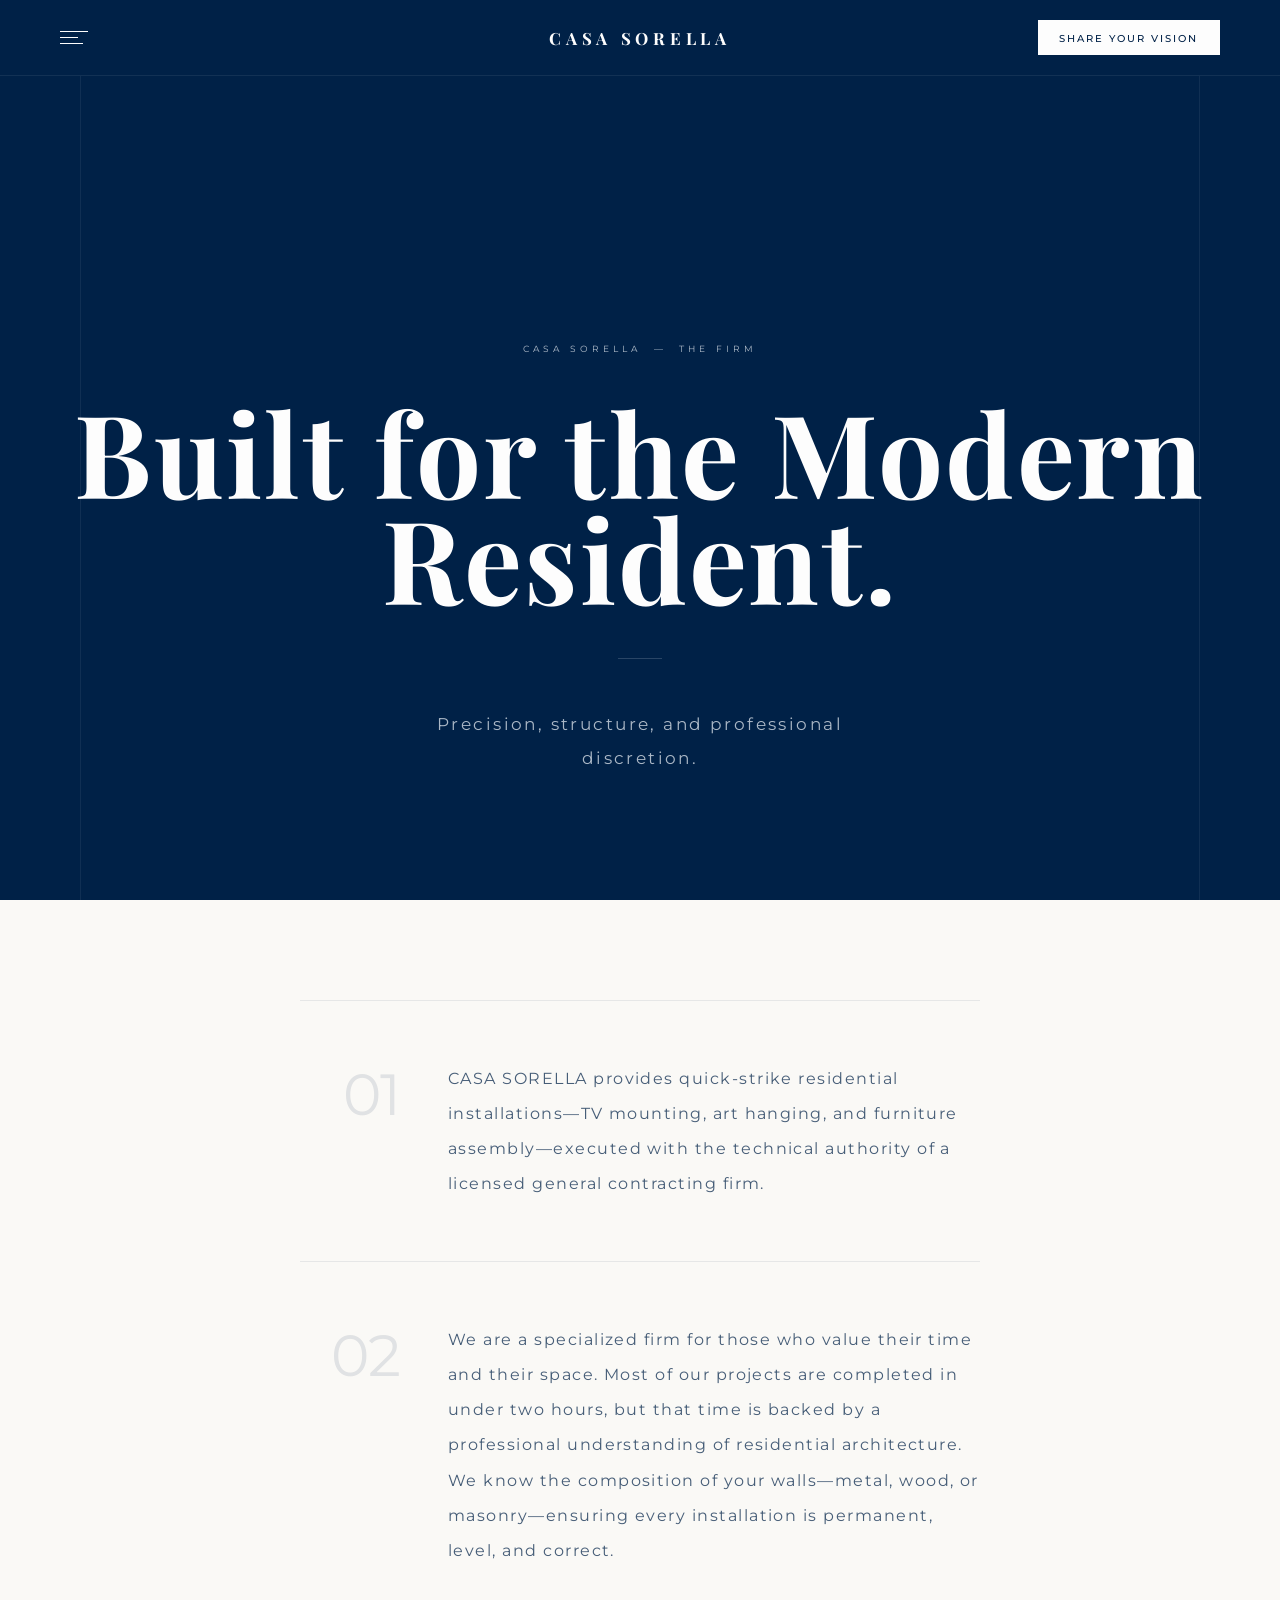
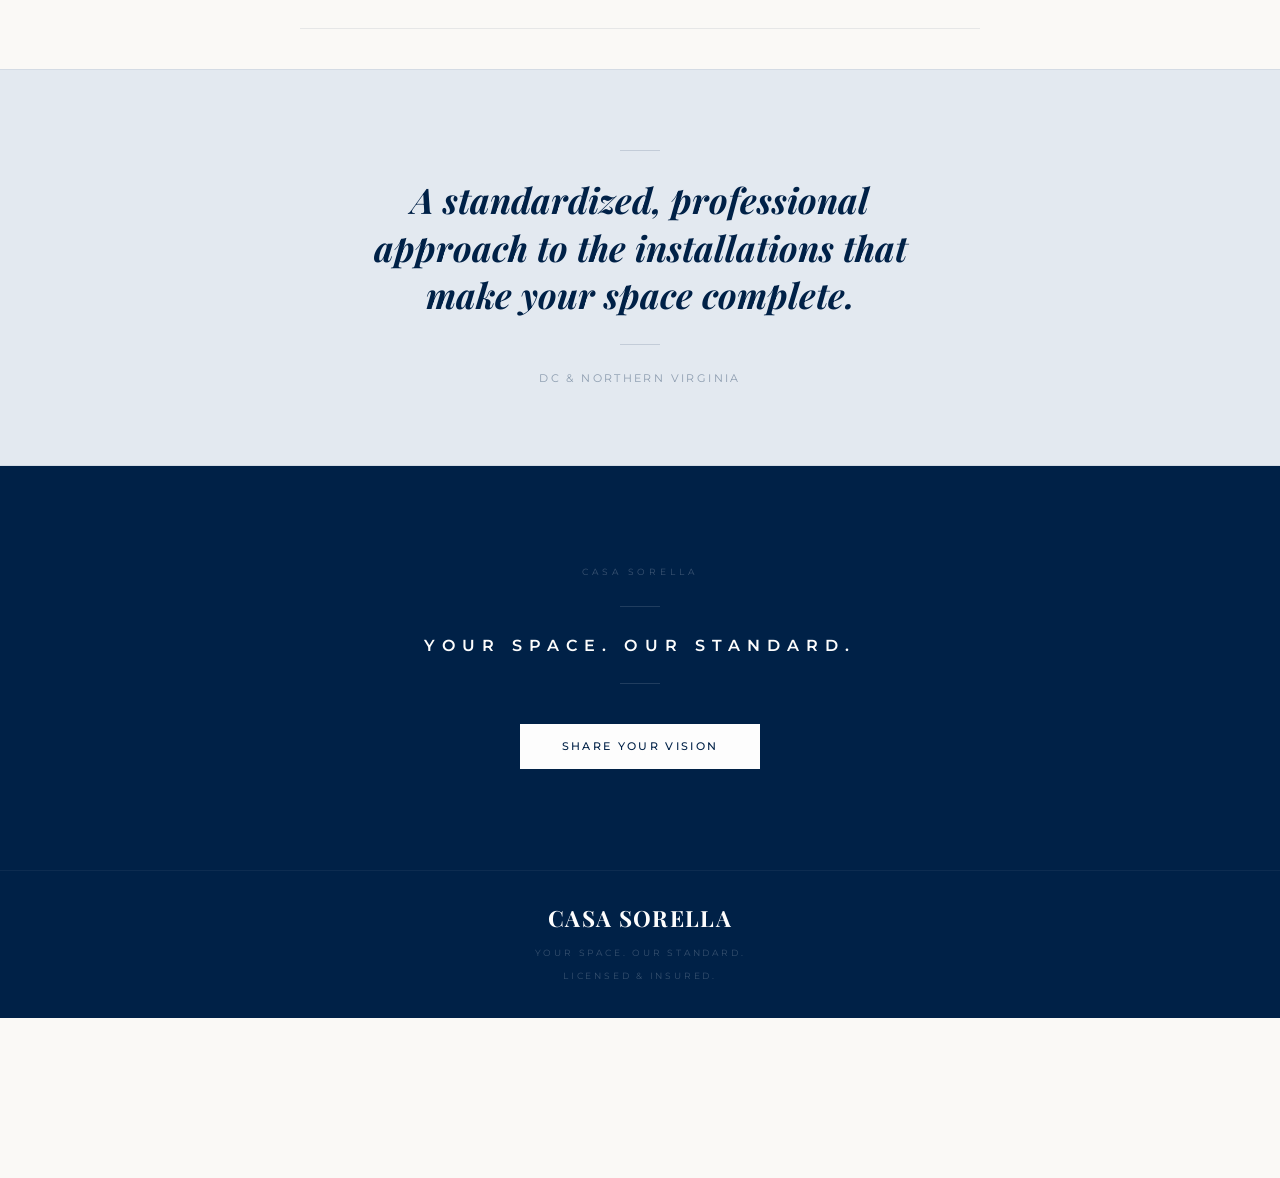
==== about.html @ daad5a41 "Initial site build" ====
<!DOCTYPE html>
<html lang="en">
<head>
<meta charset="UTF-8" />
<meta name="viewport" content="width=device-width, initial-scale=1.0"/>
<meta name="description" content="Casa Sorella is a specialized licensed GC firm for high-rise and luxury residential installations in DC and Northern Virginia. Serving DC, Arlington, and the surrounding area."/>
<meta name="robots" content="index, follow"/>
<meta property="og:type" content="website"/>
<meta property="og:title" content="About Casa Sorella | Licensed GC Firm | DC & Northern Virginia"/>
<meta property="og:description" content="Casa Sorella is a specialized licensed GC firm for high-rise and luxury residential installations in DC and Northern Virginia. Serving DC, Arlington, and the surrounding area."/>
<meta property="og:site_name" content="Casa Sorella"/>
<meta name="keywords" content="TV mounting DC, art hanging Arlington, licensed GC firm DC, metal stud TV mounting, Samsung Frame TV specialist DC, heavy mirror anchoring, luxury high-rise installation, concrete wall mounting DC, furniture assembly Northern Virginia, picture hanging DC"/>
<title>About Casa Sorella | Licensed GC Firm | DC &amp; Northern Virginia</title>
<link href="https://fonts.googleapis.com/css2?family=Playfair+Display:ital,wght@0,700;0,900;1,700&family=Montserrat:wght@300;400;500;600&display=swap" rel="stylesheet"/>
<link rel="stylesheet" href="style.css"/>
<style>

/* ═══════════════════════════════════════════
   RESET & TOKENS
═══════════════════════════════════════════ */
*, *::before, *::after {
  box-sizing: border-box;
  margin: 0;
  padding: 0;
  border-radius: 0 !important;
}

:root {
  --navy:       #002147;
  --white:      #FDFDFD;
  --warm-white: #FAF9F6;
  --sky:        #E3E9F0;
  --serif:      'Playfair Display', serif;
  --sans:       'Montserrat', sans-serif;
  --pad-h:      60px;
}

html { scroll-behavior: smooth; }

body {
  background: var(--warm-white);
  color: var(--navy);
  font-family: var(--sans);
  font-weight: 400;
  letter-spacing: 0.1em;
  -webkit-font-smoothing: antialiased;
  min-height: 100vh;
  display: flex;
  flex-direction: column;
}


/* ═══════════════════════════════════════════
   MODULE: NAV
═══════════════════════════════════════════ */
#nav {
  position: fixed;
  top: 0; left: 0; right: 0;
  z-index: 300;
  background: var(--navy);
  display: grid;
  grid-template-columns: 44px 1fr 44px;
  align-items: center;
  padding: 0 var(--pad-h);
  height: 76px;
  border-bottom: 1px solid rgba(255,255,255,0.07);
}

.nav__hamburger {
  display: flex;
  flex-direction: column;
  justify-content: center;
  align-items: flex-start;
  gap: 5px;
  background: none;
  border: none;
  cursor: pointer;
  padding: 4px 0;
  width: 32px;
  flex-shrink: 0;
}

.nav__hamburger-line {
  display: block;
  height: 1px;
  background: var(--white);
  transition: transform 0.3s ease, opacity 0.3s ease, width 0.3s ease;
}

.nav__hamburger-line:nth-child(1) { width: 28px; }
.nav__hamburger-line:nth-child(2) { width: 18px; }
.nav__hamburger-line:nth-child(3) { width: 23px; }

.nav__hamburger.is-open .nav__hamburger-line:nth-child(1) {
  width: 24px;
  transform: translateY(6px) rotate(45deg);
}
.nav__hamburger.is-open .nav__hamburger-line:nth-child(2) {
  opacity: 0;
  transform: scaleX(0);
}
.nav__hamburger.is-open .nav__hamburger-line:nth-child(3) {
  width: 24px;
  transform: translateY(-6px) rotate(-45deg);
}

.nav__logo {
  font-family: var(--serif);
  font-size: 1.05rem;
  font-weight: 700;
  color: var(--white);
  letter-spacing: 0.28em;
  text-transform: uppercase;
  text-decoration: none;
  text-align: center;
  justify-self: center;
}

.nav__cta-slot {
  display: flex;
  justify-content: flex-end;
  align-items: center;
}

.nav__cta {
  font-family: var(--sans);
  font-size: 0.62rem;
  font-weight: 500;
  letter-spacing: 0.2em;
  text-transform: uppercase;
  color: var(--navy) !important;
  background: var(--white);
  padding: 0.68rem 1.3rem;
  text-decoration: none;
  display: inline-block;
  transition: background 0.2s;
  white-space: nowrap;
}

.nav__cta:hover { background: var(--sky); }

.nav__drawer {
  position: fixed;
  top: 76px;
  left: 0; right: 0;
  background: var(--navy);
  border-bottom: 1px solid rgba(255,255,255,0.08);
  z-index: 299;
  overflow: hidden;
  max-height: 0;
  transition: max-height 0.42s cubic-bezier(0.4, 0, 0.2, 1);
}

.nav__drawer.is-open { max-height: 480px; }

.nav__drawer-inner {
  padding: 36px var(--pad-h) 44px;
  display: flex;
  flex-direction: column;
}

.nav__drawer-item {
  display: flex;
  align-items: center;
  justify-content: space-between;
  padding: 1.25rem 0;
  border-bottom: 1px solid rgba(255,255,255,0.07);
  text-decoration: none;
  transition: opacity 0.2s;
}

.nav__drawer-item:last-of-type { border-bottom: none; }
.nav__drawer-item:hover { opacity: 0.55; }

.nav__drawer-label {
  font-family: var(--serif);
  font-weight: 700;
  font-size: clamp(1.4rem, 3.5vw, 2rem);
  color: var(--white);
  letter-spacing: -0.01em;
  line-height: 1;
}

.nav__drawer-index {
  font-family: var(--sans);
  font-weight: 400;
  font-size: 0.54rem;
  letter-spacing: 0.32em;
  text-transform: uppercase;
  color: rgba(227,233,240,0.52);
}

.nav__drawer-cta {
  margin-top: 2rem;
  display: inline-flex;
  align-self: flex-start;
  font-family: var(--sans);
  font-size: 0.64rem;
  font-weight: 500;
  letter-spacing: 0.2em;
  text-transform: uppercase;
  color: var(--navy);
  background: var(--white);
  padding: 0.88rem 2rem;
  text-decoration: none;
  transition: background 0.2s;
}

.nav__drawer-cta:hover { background: var(--sky); }

.nav__overlay {
  position: fixed;
  inset: 0;
  background: rgba(0,0,0,0.45);
  z-index: 298;
  opacity: 0;
  pointer-events: none;
  transition: opacity 0.3s ease;
}

.nav__overlay.is-open {
  opacity: 1;
  pointer-events: all;
}

/* ═══════════════════════════════════════════
   MODULE: HERO — Navy
═══════════════════════════════════════════ */
#hero {
  background: var(--navy);
  padding: 110px var(--pad-h) 100px;
  display: flex;
  flex-direction: column;
  align-items: center;
  text-align: center;
  position: relative;
  overflow: hidden;
}

#hero::before,
#hero::after {
  content: '';
  position: absolute;
  top: 0;
  width: 1px;
  height: 100%;
  pointer-events: none;
}
#hero::before { left: 80px;  background: rgba(227,233,240,0.07); }
#hero::after  { right: 80px; background: rgba(227,233,240,0.07); }

.hero__eyebrow {
  font-family: var(--sans);
  font-weight: 400;
  font-size: 0.56rem;
  letter-spacing: 0.46em;
  text-transform: uppercase;
  color: rgba(227,233,240,0.78);
  margin-bottom: 2.6rem;
  opacity: 0;
  animation: fadeUp 0.7s 0.1s forwards;
}

.hero__headline {
  font-family: var(--serif);
  font-weight: 700;
  font-size: clamp(3.5rem, 9vw, 8rem);
  color: var(--white);
  line-height: 0.92;
  letter-spacing: -0.01em;
  opacity: 0;
  animation: fadeUp 0.9s 0.22s forwards;
}

.hero__rule {
  width: 44px;
  height: 1px;
  background: rgba(227,233,240,0.18);
  margin: 3rem auto;
  opacity: 0;
  animation: fadeUp 0.6s 0.42s forwards;
}

.hero__sub {
  font-family: var(--sans);
  font-weight: 400;
  font-size: clamp(0.88rem, 1.6vw, 1.08rem);
  line-height: 1.95;
  letter-spacing: 0.14em;
  color: rgba(227,233,240,0.75);
  max-width: 460px;
  text-align: center;
  opacity: 0;
  animation: fadeUp 0.8s 0.52s forwards;
}

/* ═══════════════════════════════════════════
   MODULE: BODY — Warm White
═══════════════════════════════════════════ */
#about-body {
  flex: 1;
  display: flex;
  flex-direction: column;
  align-items: center;
  padding: 100px var(--pad-h) 40px;
}

.about__block {
  width: 100%;
  max-width: 680px;
  display: flex;
  flex-direction: column;
  gap: 0;
}

/* Each paragraph row */
.about__row {
  display: grid;
  grid-template-columns: 100px 1fr;
  gap: 0 48px;
  padding: 60px 0;
  border-bottom: 1px solid rgba(0,33,71,0.08);
  opacity: 0;
  transform: translateY(16px);
  transition: opacity 0.75s ease, transform 0.75s ease;
}

.about__row:first-child {
  border-top: 1px solid rgba(0,33,71,0.08);
}

.about__row.visible {
  opacity: 1;
  transform: translateY(0);
}

.about__row-num {
  font-family: var(--sans);
  font-weight: 400;
  font-size: clamp(2.8rem, 4.5vw, 4.2rem);
  color: var(--navy);
  line-height: 1;
  letter-spacing: -0.02em;
  opacity: 0.1;
  text-align: right;
  padding-top: 0.08em;
}

.about__row-content {
  display: flex;
  flex-direction: column;
  gap: 0;
}

.about__para {
  font-family: var(--sans);
  font-weight: 400;
  font-size: clamp(0.9rem, 1.4vw, 1.02rem);
  line-height: 2.15;
  letter-spacing: 0.09em;
  color: rgba(0,33,71,0.72);
}

.about__lgc {
  font-weight: 500;
  color: var(--navy);
  letter-spacing: 0.06em;
}

/* ═══════════════════════════════════════════
   MODULE: FOCUS STATEMENT — Sky band
═══════════════════════════════════════════ */
#focus {
  background: var(--sky);
  border-top: 1px solid rgba(0,33,71,0.07);
  border-bottom: 1px solid rgba(0,33,71,0.07);
  padding: 80px var(--pad-h);
  display: flex;
  flex-direction: column;
  align-items: center;
  text-align: center;
  gap: 1.6rem;
}

.focus__rule {
  width: 40px;
  height: 1px;
  background: rgba(0,33,71,0.14);
}

.focus__text {
  font-family: var(--serif);
  font-weight: 700;
  font-style: italic;
  font-size: clamp(1.3rem, 2.8vw, 2.2rem);
  color: var(--navy);
  line-height: 1.35;
  letter-spacing: 0;
  max-width: 580px;
}

.focus__sub {
  font-family: var(--sans);
  font-weight: 400;
  font-size: 0.68rem;
  letter-spacing: 0.22em;
  text-transform: uppercase;
  color: rgba(0,33,71,0.38);
}

/* ═══════════════════════════════════════════
   MODULE: CLOSING CTA — Navy
═══════════════════════════════════════════ */
#closing {
  background: var(--navy);
  padding: 100px var(--pad-h);
  display: flex;
  flex-direction: column;
  align-items: center;
  gap: 1.8rem;
  text-align: center;
}

.closing__label {
  font-family: var(--sans);
  font-weight: 400;
  font-size: 0.55rem;
  letter-spacing: 0.44em;
  text-transform: uppercase;
  color: rgba(227,233,240,0.26);
}

.closing__rule {
  width: 40px;
  height: 1px;
  background: rgba(227,233,240,0.14);
}

.closing__tagline {
  font-family: var(--sans);
  font-weight: 600;
  font-size: clamp(0.78rem, 1.6vw, 1rem);
  letter-spacing: 0.44em;
  text-transform: uppercase;
  color: var(--white);
}

.closing__cta {
  margin-top: 0.6rem;
  font-family: var(--sans);
  font-size: 0.66rem;
  font-weight: 500;
  letter-spacing: 0.22em;
  text-transform: uppercase;
  color: var(--navy);
  background: var(--white);
  padding: 1rem 2.6rem;
  text-decoration: none;
  display: inline-block;
  transition: background 0.2s;
}

.closing__cta:hover { background: var(--sky); }

.closing__credential {
  display: flex;
  align-items: center;
  gap: 1.2rem;
  margin-top: 0.6rem;
}

.closing__cred-line {
  width: 30px;
  height: 1px;
  background: rgba(227,233,240,0.14);
}

.closing__cred-text {
  font-family: var(--sans);
  font-weight: 400;
  font-size: 0.52rem;
  letter-spacing: 0.32em;
  text-transform: uppercase;
  color: rgba(227,233,240,0.2);
}

/* ═══════════════════════════════════════════
   MODULE: FOOTER
═══════════════════════════════════════════ */
#footer {
  background: var(--navy);
  border-top: 1px solid rgba(255,255,255,0.05);
  padding: 34px var(--pad-h);
  display: flex;
  align-items: center;
  justify-content: center;
  flex-shrink: 0;
}

.footer__line {
  font-family: var(--sans);
  font-weight: 400;
  font-size: 0.58rem;
  letter-spacing: 0.3em;
  text-transform: uppercase;
  color: rgba(227,233,240,0.24);
  text-align: center;
}

.footer__sep {
  margin: 0 1.1rem;
  opacity: 0.35;
}

/* ═══════════════════════════════════════════
   ANIMATIONS
═══════════════════════════════════════════ */
@keyframes fadeUp {
  from { opacity: 0; transform: translateY(20px); }
  to   { opacity: 1; transform: translateY(0); }
}

/* ═══════════════════════════════════════════
   RESPONSIVE
═══════════════════════════════════════════ */
@media (max-width: 900px) {
  :root { --pad-h: 32px; }
  #hero        { padding: 90px var(--pad-h) 80px; }
  #hero::before, #hero::after { display: none; }
  #about-body  { padding: 80px var(--pad-h) 0; }
  #focus       { padding: 64px var(--pad-h); }
  #closing     { padding: 80px var(--pad-h); }

  .about__row {
    grid-template-columns: 72px 1fr;
    gap: 0 28px;
    padding: 52px 0;
  }
}

@media (max-width: 600px) {
  :root { --pad-h: 20px; }
  #nav { padding: 0 var(--pad-h); height: 68px; }
  /* hamburger nav — always visible */
  .nav__back { display: none; }

  #hero       { padding: 68px var(--pad-h) 64px; }
  #about-body { padding: 60px var(--pad-h) 0; }

  .about__row {
    grid-template-columns: 1fr;
    padding: 44px 0;
  }

  .about__row-num {
    font-size: 2.6rem;
    text-align: left;
    margin-bottom: 1rem;
  }

  #focus   { padding: 52px var(--pad-h); }
  #closing { padding: 64px var(--pad-h); }
}

</style>
</head>
<body>

<!-- ═══════════════════════════════════════════
     MODULE: NAV
═══════════════════════════════════════════ -->
<header id="nav" role="banner">
  <button class="nav__hamburger" id="nav-hamburger" aria-label="Open navigation" aria-expanded="false" aria-controls="nav-drawer">
    <span class="nav__hamburger-line"></span>
    <span class="nav__hamburger-line"></span>
    <span class="nav__hamburger-line"></span>
  </button>
  <a class="nav__logo" href="https://casa-sorella.com" aria-label="Casa Sorella — Home">Casa Sorella</a>
  <div class="nav__cta-slot">
    <a href="get-started.html" class="nav__cta">Share Your Vision</a>
  </div>
</header>

<!-- ═══════════════════════════════════════════
     MODULE: HERO
═══════════════════════════════════════════ -->
<section id="hero" aria-label="Page Header">
  <p class="hero__eyebrow navy-section-text">Casa Sorella &nbsp;—&nbsp; The Firm</p>
  <h1 class="hero__headline navy-section-header">Built for the Modern Resident.</h1>
  <div class="hero__rule" aria-hidden="true"></div>
  <p class="hero__sub navy-section-text">Precision, structure, and professional discretion.</p>
</section>

<!-- ═══════════════════════════════════════════
     MODULE: ABOUT BODY
═══════════════════════════════════════════ -->
<section id="about-body" aria-label="About">
  <div class="about__block">

    <div class="about__row">
      <span class="about__row-num" aria-hidden="true">01</span>
      <div class="about__row-content">
        <p class="about__para">
          CASA SORELLA provides quick-strike residential installations—TV mounting, art hanging, and furniture assembly—executed with the technical authority of a licensed general contracting firm.
        </p>
      </div>
    </div>

    <div class="about__row">
      <span class="about__row-num" aria-hidden="true">02</span>
      <div class="about__row-content">
        <p class="about__para">
          We are a specialized firm for those who value their time and their space. Most of our projects are completed in under two hours, but that time is backed by a professional understanding of residential architecture. We know the composition of your walls—metal, wood, or masonry—ensuring every installation is permanent, level, and correct.
        </p>
      </div>
    </div>

  </div>
</section>

<!-- ═══════════════════════════════════════════
     MODULE: FOCUS STATEMENT
═══════════════════════════════════════════ -->
<section id="focus" aria-label="Our Focus">
  <div class="focus__rule" aria-hidden="true"></div>
  <p class="focus__text">
    A standardized, professional approach to the installations that make your space complete.
  </p>
  <div class="focus__rule" aria-hidden="true"></div>
  <p class="focus__sub">DC &amp; Northern Virginia</p>
</section>

<!-- ═══════════════════════════════════════════
     MODULE: CLOSING CTA
═══════════════════════════════════════════ -->
<section id="closing" aria-label="Call to Action">
  <p class="closing__label">Casa Sorella</p>
  <div class="closing__rule" aria-hidden="true"></div>
  <p class="closing__tagline">Your Space. Our Standard.</p>
  <div class="closing__rule" aria-hidden="true"></div>
  <a href="get-started.html" class="closing__cta">Share Your Vision</a></section>

<!-- ═══════════════════════════════════════════
     MODULE: FOOTER
═══════════════════════════════════════════ -->
<footer id="footer" role="contentinfo">
  <div class="footer__col">
    <p class="footer__brand">Casa Sorella</p>
    <p class="footer__line">Your Space. Our Standard.</p>
    <p class="footer__line footer__line--light">Licensed &amp; Insured.</p>
  </div>
</footer>



<!-- ═══════════════════════════════════════════
     FOOTER CTA
═══════════════════════════════════════════ -->
<div class="footer-cta-container">
  
</div>

<!-- ═══════════════════════════════════════════
     FIXED CONTACT ANCHOR
═══════════════════════════════════════════ -->

<script src="scripts.js"></script>
</body>
</html>
---- style.css ----
/* ═══════════════════════════════════════════════════════
   CASA SORELLA — GLOBAL STYLESHEET
   Boutique Editorial · Navy #002147 · Architectural White
═══════════════════════════════════════════════════════ */

/* ── RESET ── */
*, *::before, *::after {
  box-sizing: border-box;
  margin: 0;
  padding: 0;
  border-radius: 0 !important;
  box-shadow: none !important;
}

/* ── TOKENS ── */
:root {
  --navy:        #002147;
  --white:       #FDFDFD;
  --warm-white:  #FDFDFD;   /* Unified to Architectural White */
  --sky:         #E3E9F0;
  --serif:       'Playfair Display', serif;
  --sans:        'Montserrat', sans-serif;

  /* Spacing — generous, intentional */
  --space-xs:    0.8rem;
  --space-sm:    1.6rem;
  --space-md:    3.2rem;
  --space-lg:    6rem;
  --space-xl:    9rem;
  --space-2xl:   14rem;

  --pad-h:       60px;
  --max-content: 1080px;

  /* Typography */
  --tracking-tight:  -0.02em;
  --tracking-body:    0.05em;
  --tracking-caps:    0.22em;
}

html { scroll-behavior: smooth; }

body {
  background-color: #FDFDFD;
  background-image:
    linear-gradient(to right, rgba(227, 233, 240, 0.4) 1px, transparent 1px),
    linear-gradient(to bottom, rgba(227, 233, 240, 0.4) 1px, transparent 1px);
  background-size: 80px 80px;
  background-attachment: fixed;
  color: var(--navy);
  font-family: var(--sans);
  font-weight: 400;
  letter-spacing: var(--tracking-body);
  -webkit-font-smoothing: antialiased;
  overflow-x: hidden;
}

/* ── GLOBAL HEADING TREATMENT ── */
h1, h2, h3, h4 {
  font-family: var(--serif);
  font-weight: 700;
  letter-spacing: var(--tracking-tight);
  line-height: 1;
}

/* ── GLOBAL DIVIDERS ── */
hr, .divider {
  border: none;
  border-top: 1px solid var(--navy);
  width: 100%;
}

/* ── GLOBAL BUTTON SYSTEM ── */
/* Primary — Navy fill */
.btn,
.btn-primary,
.cta__text-btn,
.nav__cta,
.closing__cta,
.nav__drawer-cta,
.svc__link,
.hero__cta {
  font-family: var(--sans);
  font-weight: 500;
  letter-spacing: var(--tracking-caps);
  text-transform: uppercase;
  border-radius: 0 !important;
  box-shadow: none !important;
  transition: background 0.15s, color 0.15s, border-color 0.15s;
  cursor: pointer;
  text-decoration: none;
  display: inline-block;
}

/* Nav CTA — white fill on navy bar */
.nav__cta {
  background: var(--white);
  color: var(--navy) !important;
  border: 1px solid var(--white);
  padding: 0.68rem 1.3rem;
  font-size: 0.62rem;
}

.nav__cta:hover {
  background: var(--sky);
  border-color: var(--sky);
  color: var(--navy) !important;
}

/* Standalone primary CTAs */
.hero__cta,
.closing__cta,
.nav__drawer-cta {
  background: var(--white);
  color: var(--navy);
  border: 1px solid var(--white);
}

.hero__cta:hover,
.closing__cta:hover,
.nav__drawer-cta:hover {
  background: var(--sky);
  border-color: var(--sky);
  color: var(--navy);
}

/* SMS primary button */
.cta__text-btn {
  background: var(--navy);
  color: var(--white);
  border: 1px solid var(--navy);
  width: 100%;
  display: flex;
  align-items: center;
  justify-content: center;
  gap: 0.9rem;
  padding: 1.65rem 2rem;
  min-height: 68px;
  font-size: clamp(0.88rem, 2.4vw, 1rem);
}

.cta__text-btn:hover {
  background: var(--white);
  color: var(--navy);
  border-color: var(--navy);
}

/* ═══════════════════════════════════════════
   MODULE: NAV
═══════════════════════════════════════════ */
#nav {
  position: fixed;
  top: 0; left: 0; right: 0;
  z-index: 300;
  background: var(--navy);
  display: grid;
  grid-template-columns: 44px 1fr 44px;
  align-items: center;
  padding: 0 var(--pad-h);
  height: 76px;
  border-bottom: 1px solid rgba(255,255,255,0.07);
}

.nav__hamburger {
  display: flex;
  flex-direction: column;
  justify-content: center;
  align-items: flex-start;
  gap: 5px;
  background: none;
  border: none;
  cursor: pointer;
  padding: 4px 0;
  width: 32px;
  flex-shrink: 0;
}

.nav__hamburger-line {
  display: block;
  height: 1px;
  background: var(--white);
  transition: transform 0.3s ease, opacity 0.3s ease, width 0.3s ease;
}

.nav__hamburger-line:nth-child(1) { width: 28px; }
.nav__hamburger-line:nth-child(2) { width: 18px; }
.nav__hamburger-line:nth-child(3) { width: 23px; }

.nav__hamburger.is-open .nav__hamburger-line:nth-child(1) {
  width: 24px;
  transform: translateY(6px) rotate(45deg);
}
.nav__hamburger.is-open .nav__hamburger-line:nth-child(2) {
  opacity: 0;
  transform: scaleX(0);
}
.nav__hamburger.is-open .nav__hamburger-line:nth-child(3) {
  width: 24px;
  transform: translateY(-6px) rotate(-45deg);
}

.nav__logo {
  font-family: var(--serif);
  font-size: 1.05rem;
  font-weight: 700;
  color: var(--white);
  letter-spacing: 0.28em;
  text-transform: uppercase;
  text-decoration: none;
  text-align: center;
  justify-self: center;
}

.nav__cta-slot {
  display: flex;
  justify-content: flex-end;
  align-items: center;
}

/* ── DRAWER ── */
.nav__drawer {
  position: fixed;
  top: 76px;
  left: 0; right: 0;
  background: var(--navy);
  border-bottom: 1px solid rgba(255,255,255,0.08);
  z-index: 299;
  overflow: hidden;
  max-height: 0;
  transition: max-height 0.42s cubic-bezier(0.4, 0, 0.2, 1);
}

.nav__drawer.is-open { max-height: 480px; }

.nav__drawer-inner {
  padding: 36px var(--pad-h) 44px;
  display: flex;
  flex-direction: column;
}

.nav__drawer-item {
  display: flex;
  align-items: center;
  justify-content: space-between;
  padding: 1.25rem 0;
  border-bottom: 1px solid rgba(255,255,255,0.07);
  text-decoration: none;
  transition: opacity 0.2s;
}

.nav__drawer-item:last-of-type { border-bottom: none; }
.nav__drawer-item:hover { opacity: 0.55; }

.nav__drawer-label {
  font-family: var(--serif);
  font-weight: 700;
  font-size: clamp(1.4rem, 3.5vw, 2rem);
  color: var(--white);
  letter-spacing: var(--tracking-tight);
  line-height: 1;
}

.nav__drawer-index {
  font-family: var(--sans);
  font-weight: 400;
  font-size: 0.54rem;
  letter-spacing: 0.32em;
  text-transform: uppercase;
  color: rgba(227,233,240,0.52);
}

.nav__drawer-cta {
  margin-top: 2rem;
  align-self: flex-start;
  padding: 0.88rem 2rem;
  font-size: 0.64rem;
}

.nav__overlay {
  position: fixed;
  inset: 0;
  background: rgba(0,0,0,0.45);
  z-index: 298;
  opacity: 0;
  pointer-events: none;
  transition: opacity 0.3s ease;
}

.nav__overlay.is-open {
  opacity: 1;
  pointer-events: all;
}

/* ═══════════════════════════════════════════
   MODULE: HERO
═══════════════════════════════════════════ */
#hero {
  min-height: 100vh;
  background: var(--navy);
  display: flex;
  flex-direction: column;
  justify-content: flex-end;
  padding: 76px var(--pad-h) 9vh;
  position: relative;
  overflow: hidden;
}

.hero__rule-v {
  position: absolute;
  top: 0;
  width: 1px;
  height: 100%;
  pointer-events: none;
}

.hero__rule-v--right  { right: var(--pad-h); background: rgba(227,233,240,0.1); }
.hero__rule-v--right2 { right: calc(var(--pad-h) + 80px); background: rgba(227,233,240,0.04); }

.hero__eyebrow {
  font-family: var(--sans);
  font-weight: 400;
  font-size: 0.6rem;
  letter-spacing: var(--tracking-caps);
  text-transform: uppercase;
  color: var(--sky);
  margin-bottom: var(--space-md);
  opacity: 0;
  animation: fadeUp 0.7s 0.15s forwards;
}

.hero__headline {
  font-family: var(--serif);
  font-weight: 900;
  font-size: clamp(5rem, 14vw, 13rem);
  line-height: 0.87;
  color: var(--white);
  letter-spacing: var(--tracking-tight);
  opacity: 0;
  animation: fadeUp 0.9s 0.3s forwards;
}

.hero__divider {
  width: 54px;
  height: 1px;
  background: rgba(227,233,240,0.3);
  margin: var(--space-lg) 0 var(--space-md);
  opacity: 0;
  animation: fadeUp 0.7s 0.52s forwards;
}

.hero__sub {
  font-family: var(--sans);
  font-weight: 400;
  font-size: clamp(0.8rem, 1.5vw, 1rem);
  letter-spacing: var(--tracking-body);
  color: rgba(253,253,253,0.82);
  margin-bottom: var(--space-sm);
  opacity: 0;
  animation: fadeUp 0.7s 0.62s forwards;
}

.hero__tagline {
  font-family: var(--sans);
  font-weight: 600;
  font-size: clamp(0.68rem, 1.15vw, 0.86rem);
  letter-spacing: var(--tracking-caps);
  text-transform: uppercase;
  color: var(--sky);
  margin-bottom: var(--space-lg);
  opacity: 0;
  animation: fadeUp 0.7s 0.72s forwards;
}

.hero__cta {
  align-self: flex-start;
  padding: 1rem 2.2rem;
  font-size: 0.68rem;
  opacity: 0;
  animation: fadeUp 0.7s 0.84s forwards;
}

.hero__scroll {
  position: absolute;
  bottom: 2.8rem;
  right: var(--pad-h);
  display: flex;
  flex-direction: column;
  align-items: center;
  gap: 0.5rem;
  opacity: 0;
  animation: fadeIn 1s 1.4s forwards;
}

.hero__scroll span {
  font-size: 0.52rem;
  letter-spacing: 0.28em;
  text-transform: uppercase;
  color: rgba(227,233,240,0.52);
  writing-mode: vertical-rl;
}

.hero__scroll-line {
  width: 1px;
  height: 50px;
  background: linear-gradient(to bottom, rgba(227,233,240,0.3), transparent);
}

/* ═══════════════════════════════════════════
   MODULE: IDENTITY
═══════════════════════════════════════════ */
#identity {
  display: grid;
  grid-template-columns: 1fr 1fr;
  min-height: 72vh;
}

.identity__left {
  background: var(--sky);
  display: flex;
  align-items: center;
  justify-content: center;
  padding: var(--space-2xl) var(--space-xl);
  border-right: 1px solid rgba(0,33,71,0.07);
}

.identity__anchor { text-align: center; }

.identity__word {
  display: block;
  font-family: var(--serif);
  font-weight: 700;
  font-size: clamp(2.2rem, 3.8vw, 3.8rem);
  color: var(--navy);
  line-height: 1;
  letter-spacing: var(--tracking-tight);
}

.identity__rule {
  width: 36px;
  height: 1px;
  background: rgba(0,33,71,0.18);
  margin: 1.8rem auto;
}

.identity__translation {
  display: block;
  font-family: var(--serif);
  font-weight: 700;
  font-style: italic;
  font-size: clamp(2rem, 3.5vw, 3.5rem);
  color: var(--navy);
  line-height: 1.05;
  letter-spacing: 0;
}

.identity__sub {
  display: block;
  margin-top: 1.4rem;
  font-family: var(--sans);
  font-weight: 400;
  font-size: 0.6rem;
  letter-spacing: 0.3em;
  text-transform: uppercase;
  color: rgba(0,33,71,0.38);
}

.identity__right {
  display: flex;
  flex-direction: column;
  justify-content: center;
  padding: var(--space-2xl) var(--space-xl) var(--space-2xl) calc(var(--space-xl) - 10px);
  background: var(--white);
}

.identity__label {
  font-family: var(--sans);
  font-weight: 600;
  font-size: 0.6rem;
  letter-spacing: 0.38em;
  text-transform: uppercase;
  color: var(--navy);
  margin-bottom: var(--space-md);
}

.identity__headline {
  font-family: var(--sans);
  font-weight: 400;
  font-size: clamp(0.9rem, 1.3vw, 1.05rem);
  line-height: 2.05;
  letter-spacing: var(--tracking-body);
  color: rgba(0,33,71,0.88);
  max-width: 520px;
  margin-bottom: var(--space-md);
}

.identity__headline strong {
  font-family: var(--serif);
  font-weight: 700;
  font-style: italic;
  font-size: clamp(1.3rem, 2.2vw, 1.8rem);
  color: var(--navy);
  letter-spacing: var(--tracking-tight);
  line-height: 1;
}

.identity__body {
  font-family: var(--sans);
  font-weight: 400;
  font-size: clamp(0.88rem, 1.25vw, 1rem);
  line-height: 2.1;
  letter-spacing: var(--tracking-body);
  color: rgba(0,33,71,0.7);
  max-width: 520px;
}

/* ═══════════════════════════════════════════
   MODULE: ABOUT (homepage)
═══════════════════════════════════════════ */
#about {
  background: var(--navy);
  padding: var(--space-2xl) var(--pad-h);
  display: flex;
  flex-direction: column;
  align-items: center;
  text-align: center;
}

.about__eyebrow {
  font-family: var(--sans);
  font-weight: 400;
  font-size: 0.56rem;
  letter-spacing: var(--tracking-caps);
  text-transform: uppercase;
  color: rgba(227,233,240,0.55);
  margin-bottom: 2.2rem;
}

.about__headline {
  font-family: var(--serif);
  font-weight: 700;
  font-size: clamp(2.2rem, 5.5vw, 4.4rem);
  color: var(--white);
  line-height: 1;
  letter-spacing: var(--tracking-tight);
  margin-bottom: var(--space-md);
}

.about__rule {
  width: 44px;
  height: 1px;
  background: rgba(227,233,240,0.15);
  margin-bottom: var(--space-md);
}

.about__body {
  max-width: 600px;
  display: flex;
  flex-direction: column;
  gap: 2rem;
}

.about__para {
  font-family: var(--sans);
  font-weight: 400;
  font-size: clamp(0.88rem, 1.4vw, 1rem);
  line-height: 2.1;
  letter-spacing: var(--tracking-body);
  color: rgba(227,233,240,0.88);
}

.about__focus {
  font-family: var(--sans);
  font-weight: 400;
  font-size: clamp(0.82rem, 1.2vw, 0.93rem);
  line-height: 1.95;
  letter-spacing: 0.12em;
  color: rgba(227,233,240,0.65);
  font-style: italic;
  max-width: 520px;
  padding-top: var(--space-md);
  border-top: 1px solid rgba(227,233,240,0.08);
  align-self: center;
}

/* ═══════════════════════════════════════════
   MODULE: SERVICES PREVIEW (homepage)
═══════════════════════════════════════════ */
#services-preview {
  background: var(--white);
  padding: var(--space-2xl) var(--pad-h);
}

.services-preview__header {
  display: flex;
  align-items: baseline;
  justify-content: space-between;
  padding-bottom: var(--space-xl);
  border-bottom: 1px solid var(--navy);
  margin-bottom: var(--space-xl);
}

.services-preview__title {
  font-family: var(--serif);
  font-weight: 700;
  font-size: clamp(2rem, 4.5vw, 3.8rem);
  color: var(--navy);
  letter-spacing: var(--tracking-tight);
  line-height: 1;
}

.services-preview__meta {
  font-family: var(--sans);
  font-weight: 400;
  font-size: 0.62rem;
  letter-spacing: var(--tracking-caps);
  text-transform: uppercase;
  color: rgba(0,33,71,0.35);
  text-align: right;
  line-height: 2;
}

.services-preview__grid {
  display: grid;
  grid-template-columns: repeat(3, 1fr);
  gap: 0 var(--space-xl);
}

.svc-card {
  padding-top: var(--space-md);
  border-top: 1px solid var(--navy);
}

.svc-card__index {
  font-family: var(--serif);
  font-weight: 700;
  font-size: 0.65rem;
  letter-spacing: 0.2em;
  color: rgba(0,33,71,0.2);
  display: block;
  margin-bottom: var(--space-md);
}

.svc-card__name {
  font-family: var(--serif);
  font-weight: 700;
  font-size: clamp(1.3rem, 2.2vw, 1.9rem);
  color: var(--navy);
  line-height: 1.1;
  letter-spacing: var(--tracking-tight);
  margin-bottom: var(--space-sm);
}

.svc-card__desc {
  font-family: var(--sans);
  font-weight: 400;
  font-size: 0.84rem;
  line-height: 2.05;
  letter-spacing: var(--tracking-body);
  color: rgba(0,33,71,0.6);
  margin-bottom: var(--space-md);
}

.svc-card__link {
  display: inline-flex;
  align-items: center;
  gap: 0.9rem;
  font-family: var(--sans);
  font-weight: 500;
  font-size: 0.62rem;
  letter-spacing: var(--tracking-caps);
  text-transform: uppercase;
  color: var(--navy);
  text-decoration: none;
  border-bottom: 1px solid rgba(0,33,71,0.2);
  padding-bottom: 0.15rem;
  transition: opacity 0.2s;
}

.svc-card__link:hover { opacity: 0.55; }

.svc-card__arrow {
  display: inline-block;
  width: 24px;
  height: 1px;
  background: currentColor;
  position: relative;
  transition: width 0.25s;
}

.svc-card__link:hover .svc-card__arrow { width: 34px; }

.svc-card__arrow::after {
  content: '';
  position: absolute;
  right: 0; top: -3px;
  width: 6px; height: 6px;
  border-right: 1px solid currentColor;
  border-top: 1px solid currentColor;
  transform: rotate(45deg);
}

/* ═══════════════════════════════════════════
   MODULE: STANDARD PREVIEW (homepage)
═══════════════════════════════════════════ */
#standard-preview {
  background: var(--navy);
  padding: var(--space-2xl) var(--pad-h);
}

.standard-preview__header {
  display: flex;
  align-items: baseline;
  justify-content: space-between;
  padding-bottom: var(--space-lg);
  border-bottom: 1px solid rgba(255,255,255,0.08);
}

.standard-preview__title {
  font-family: var(--serif);
  font-weight: 700;
  font-size: clamp(2rem, 4.5vw, 3.8rem);
  color: var(--white);
  letter-spacing: var(--tracking-tight);
}

.standard-preview__link {
  font-family: var(--sans);
  font-weight: 400;
  font-size: 0.62rem;
  letter-spacing: 0.28em;
  text-transform: uppercase;
  color: rgba(227,233,240,0.65);
  text-decoration: none;
  display: flex;
  align-items: center;
  gap: 0.8rem;
  transition: color 0.2s;
}

.standard-preview__link:hover { color: var(--white); }

.std-arrow {
  display: inline-block;
  width: 24px;
  height: 1px;
  background: currentColor;
  position: relative;
  transition: width 0.25s;
}

.standard-preview__link:hover .std-arrow { width: 34px; }

.std-arrow::after {
  content: '';
  position: absolute;
  right: 0; top: -3px;
  width: 6px; height: 6px;
  border-right: 1px solid currentColor;
  border-top: 1px solid currentColor;
  transform: rotate(45deg);
}

.standard-preview__list {
  list-style: none;
  border-top: 1px solid rgba(255,255,255,0.06);
}

.std-item {
  display: grid;
  grid-template-columns: 96px 1fr auto;
  align-items: center;
  gap: 0 var(--space-lg);
  padding: var(--space-lg) 0;
  border-bottom: 1px solid rgba(255,255,255,0.06);
}

.std-item__num {
  font-family: var(--serif);
  font-weight: 700;
  font-size: clamp(3rem, 5vw, 5rem);
  color: var(--white);
  line-height: 1;
  letter-spacing: -0.02em;
  opacity: 0.12;
}

.std-item__title {
  font-family: var(--serif);
  font-weight: 700;
  font-size: clamp(1.2rem, 2.2vw, 1.8rem);
  color: var(--white);
  line-height: 1.1;
  letter-spacing: var(--tracking-tight);
}

.std-item__badge {
  font-family: var(--sans);
  font-weight: 400;
  font-size: 0.58rem;
  letter-spacing: 0.28em;
  text-transform: uppercase;
  color: rgba(227,233,240,0.22);
  white-space: nowrap;
}

/* ═══════════════════════════════════════════
   MODULE: STANDARD OF CARE (homepage)
═══════════════════════════════════════════ */
#standard-of-care {
  background: var(--white);
  padding: var(--space-2xl) var(--pad-h);
}

.soc__inner {
  max-width: var(--max-content);
  margin: 0 auto;
}

.soc__header {
  display: flex;
  align-items: baseline;
  justify-content: space-between;
  padding-bottom: var(--space-lg);
  border-bottom: 1px solid var(--navy);
  margin-bottom: 0;
}

.soc__title {
  font-family: var(--serif);
  font-weight: 700;
  font-size: clamp(2rem, 4.5vw, 3.8rem);
  color: var(--navy);
  letter-spacing: var(--tracking-tight);
  line-height: 1;
}

.soc__subtitle {
  font-family: var(--sans);
  font-weight: 400;
  font-size: 0.6rem;
  letter-spacing: 0.32em;
  text-transform: uppercase;
  color: rgba(0,33,71,0.3);
}

.soc__col-headers {
  display: grid;
  grid-template-columns: 200px 1fr 1fr;
  gap: 0 var(--space-lg);
  padding: 1.4rem 0;
  border-bottom: 1px solid rgba(0,33,71,0.09);
}

.soc__col-label {
  font-family: var(--sans);
  font-weight: 400;
  font-size: 0.56rem;
  letter-spacing: 0.36em;
  text-transform: uppercase;
}

.soc__col-label--category { color: transparent; }
.soc__col-label--market   { color: rgba(0,33,71,0.28); }
.soc__col-label--casa     { color: var(--navy); font-weight: 600; }

.soc__row {
  display: grid;
  grid-template-columns: 200px 1fr 1fr;
  gap: 0 var(--space-lg);
  padding: var(--space-lg) 0;
  border-bottom: 1px solid rgba(0,33,71,0.07);
  align-items: start;
}

.soc__row:last-child { border-bottom: none; }

.soc__category {
  font-family: var(--serif);
  font-weight: 700;
  font-size: clamp(0.95rem, 1.4vw, 1.15rem);
  color: var(--navy);
  line-height: 1.25;
  letter-spacing: var(--tracking-tight);
  padding-top: 0.1em;
}

.soc__market {
  font-family: var(--sans);
  font-weight: 400;
  font-size: clamp(0.8rem, 1.1vw, 0.9rem);
  line-height: 1.95;
  letter-spacing: var(--tracking-body);
  color: rgba(0,33,71,0.35);
}

.soc__casa {
  font-family: var(--sans);
  font-weight: 400;
  font-size: clamp(0.82rem, 1.1vw, 0.92rem);
  line-height: 1.95;
  letter-spacing: var(--tracking-body);
  color: var(--navy);
}

.soc__closing {
  margin-top: var(--space-xl);
  padding-top: var(--space-lg);
  border-top: 1px solid rgba(0,33,71,0.09);
  display: grid;
  grid-template-columns: 200px 1fr;
  gap: 0 var(--space-lg);
  align-items: start;
}

.soc__closing-marker {
  font-family: var(--sans);
  font-weight: 400;
  font-size: 0.56rem;
  letter-spacing: 0.36em;
  text-transform: uppercase;
  color: rgba(0,33,71,0.28);
  padding-top: 0.3em;
}

.soc__closing-copy {
  font-family: var(--sans);
  font-weight: 400;
  font-size: clamp(0.88rem, 1.3vw, 1rem);
  line-height: 2.1;
  letter-spacing: var(--tracking-body);
  color: rgba(0,33,71,0.72);
  max-width: 640px;
}

.soc__risk {
  margin-top: var(--space-xl);
  padding-top: var(--space-lg);
  border-top: 1px solid rgba(0,33,71,0.07);
  display: grid;
  grid-template-columns: 200px 1fr;
  gap: 0 var(--space-lg);
  align-items: start;
}

.soc__risk-label {
  font-family: var(--sans);
  font-weight: 400;
  font-size: 0.54rem;
  letter-spacing: 0.36em;
  text-transform: uppercase;
  color: rgba(0,33,71,0.25);
  padding-top: 0.3em;
}

.soc__risk-copy {
  font-family: var(--sans);
  font-weight: 400;
  font-style: italic;
  font-size: clamp(0.78rem, 1.1vw, 0.88rem);
  line-height: 2.1;
  letter-spacing: var(--tracking-body);
  color: rgba(0,33,71,0.48);
  max-width: 640px;
}

/* ═══════════════════════════════════════════
   MODULE: FOOTER
═══════════════════════════════════════════ */
#footer {
  background: var(--navy);
  border-top: 1px solid rgba(255,255,255,0.05);
  padding: var(--space-lg) var(--pad-h);
  display: flex;
  align-items: center;
  justify-content: space-between;
}

.footer__brand {
  font-family: var(--serif);
  font-weight: 700;
  font-size: 0.95rem;
  letter-spacing: 0.26em;
  text-transform: uppercase;
  color: var(--white);
}

.footer__center { text-align: center; }

.footer__tagline {
  font-family: var(--sans);
  font-weight: 500;
  font-size: 0.68rem;
  letter-spacing: 0.28em;
  text-transform: uppercase;
  color: rgba(227,233,240,0.75);
  margin-bottom: 0.4rem;
}

.footer__center p {
  font-family: var(--sans);
  font-weight: 400;
  font-size: 0.59rem;
  letter-spacing: 0.26em;
  text-transform: uppercase;
  color: rgba(227,233,240,0.65);
  line-height: 2;
}

.footer__line {
  font-family: var(--sans);
  font-weight: 400;
  font-size: 0.58rem;
  letter-spacing: 0.3em;
  text-transform: uppercase;
  color: rgba(227,233,240,0.55);
  text-align: center;
}

.footer__sep { margin: 0 1.1rem; opacity: 0.35; }


.footer__tagline {
  font-family: var(--sans);
  font-weight: 500;
  font-size: 0.72rem;
  letter-spacing: 0.28em;
  text-transform: uppercase;
  color: rgba(227,233,240,0.75);
  margin-bottom: 0.4rem;
}
.footer__copy {
  font-family: var(--sans);
  font-weight: 400;
  font-size: 0.57rem;
  letter-spacing: 0.2em;
  text-transform: uppercase;
  color: rgba(227,233,240,0.2);
}

/* ═══════════════════════════════════════════
   MODULE: MOBILE CTA BAR
═══════════════════════════════════════════ */
#mobile-cta {
  display: none;
  position: fixed;
  bottom: 0; left: 0; right: 0;
  z-index: 400;
}

#mobile-cta a {
  display: block;
  width: 100%;
  background: var(--navy);
  color: var(--white);
  font-family: var(--sans);
  font-weight: 500;
  font-size: 0.74rem;
  letter-spacing: var(--tracking-caps);
  text-transform: uppercase;
  text-align: center;
  text-decoration: none;
  padding: 1.2rem 1rem;
  border-top: 1px solid rgba(255,255,255,0.12);
  transition: background 0.15s;
}

#mobile-cta a:hover { background: #002f66; }

/* ═══════════════════════════════════════════
   SCROLL REVEAL UTILITY
═══════════════════════════════════════════ */
.reveal {
  opacity: 0;
  transform: translateY(20px);
  transition: opacity 0.75s ease, transform 0.75s ease;
}

.reveal.visible        { opacity: 1; transform: translateY(0); }
.reveal-delay-1        { transition-delay: 0.1s; }
.reveal-delay-2        { transition-delay: 0.2s; }
.reveal-delay-3        { transition-delay: 0.3s; }

/* ═══════════════════════════════════════════
   ANIMATIONS
═══════════════════════════════════════════ */
@keyframes fadeUp {
  from { opacity: 0; transform: translateY(22px); }
  to   { opacity: 1; transform: translateY(0); }
}

@keyframes fadeIn {
  from { opacity: 0; }
  to   { opacity: 1; }
}

/* ═══════════════════════════════════════════
   RESPONSIVE
═══════════════════════════════════════════ */
@media (max-width: 1100px) {
  :root { --pad-h: 40px; }
}

@media (max-width: 900px) {
  :root { --pad-h: 28px; --space-2xl: 9rem; --space-xl: 6rem; }

  .nav__links li:not(:last-child) { display: none; }
  .hero__rule-v { display: none; }
  .hero__scroll { right: var(--pad-h); }

  #identity { grid-template-columns: 1fr; }
  .identity__left  { padding: var(--space-xl) var(--pad-h); min-height: 48vh; }
  .identity__right { padding: var(--space-xl) var(--pad-h); }

  .services-preview__header { flex-direction: column; gap: 0.8rem; }
  .services-preview__meta   { text-align: left; }
  .services-preview__grid   { grid-template-columns: 1fr; gap: var(--space-xl) 0; }

  .standard-preview__header { flex-direction: column; gap: var(--space-sm); align-items: flex-start; }
  .std-item { grid-template-columns: 72px 1fr; gap: 0 var(--space-md); }
  .std-item__badge { display: none; }

  .soc__col-headers { display: none; }
  .soc__row {
    grid-template-columns: 1fr;
    gap: var(--space-sm) 0;
    padding: var(--space-md) 0;
  }
  .soc__market::before {
    content: 'General Market — ';
    font-weight: 400;
    font-size: 0.55rem;
    letter-spacing: 0.28em;
    text-transform: uppercase;
    color: rgba(0,33,71,0.28);
    display: block;
    margin-bottom: 0.3rem;
  }
  .soc__casa::before {
    content: 'Casa Sorella — ';
    font-weight: 600;
    font-size: 0.55rem;
    letter-spacing: 0.28em;
    text-transform: uppercase;
    color: var(--navy);
    display: block;
    margin-bottom: 0.3rem;
  }
  .soc__col-headers, .soc__closing, .soc__risk { grid-template-columns: 1fr; gap: var(--space-sm) 0; }
  .soc__closing-marker, .soc__risk-label { display: none; }

  #footer { flex-direction: column; gap: 1.4rem; text-align: center; }
  .footer__copy { display: none; }
  #mobile-cta { display: block; }
  #footer { padding-bottom: 90px; }
}

@media (max-width: 600px) {
  :root { --pad-h: 20px; }

  #nav { padding: 0 var(--pad-h); height: 68px; }
  .nav__logo { font-size: 0.9rem; }

  .hero__headline { font-size: clamp(4.5rem, 20vw, 7rem); }

  .std-item { grid-template-columns: 56px 1fr; }
  .std-item__num { font-size: 2.8rem; }

  .soc__header { flex-direction: column; gap: 0.8rem; }
}

/* ═══════════════════════════════════════════
   INTERACTIONS & HOVER STATES
═══════════════════════════════════════════ */

/* ── Page entry fade ── */
body {
  animation: bodyFadeIn 0.8s ease-in-out both;
}

@keyframes bodyFadeIn {
  from { opacity: 0; }
  to   { opacity: 1; }
}

/* ── Primary button system ── */
/* Any element acting as a primary solid-Navy button */
.btn-primary,
.cta__text-btn,
.closing__cta,
.nav__drawer-cta,
.hero__cta {
  background-color: var(--navy);
  color: var(--white);
  border: 1px solid var(--navy);
  transition: background-color 0.2s ease-in-out,
              color            0.2s ease-in-out,
              border-color     0.2s ease-in-out;
  text-transform: uppercase;
  letter-spacing: var(--tracking-caps);
  cursor: pointer;
  border-radius: 0 !important;
  box-shadow: none !important;
}

.btn-primary:hover,
.closing__cta:hover,
.nav__drawer-cta:hover,
.hero__cta:hover {
  background-color: var(--white);
  color: var(--navy);
  border-color: var(--navy);
}

/* SMS button inverts to outlined on hover */
.cta__text-btn:hover {
  background-color: var(--white);
  color: var(--navy);
  border-color: var(--navy);
}

/* Nav CTA — white-on-navy bar, inverts to sky */
.nav__cta {
  background-color: var(--white);
  color: var(--navy) !important;
  border: 1px solid var(--white);
  transition: background-color 0.2s ease-in-out, border-color 0.2s ease-in-out;
  text-transform: uppercase;
  letter-spacing: var(--tracking-caps);
  cursor: pointer;
}

.nav__cta:hover {
  background-color: var(--sky);
  border-color: var(--sky);
  color: var(--navy) !important;
}

/* ── Expanding underline for text links ── */
/* Applied selectively — not to buttons, not to nav logo, not to drawer items */
.svc-card__link,
.standard-preview__link,
.svc__link,
.nav__back,
.secondary__link {
  text-decoration: none;
  position: relative;
  transition: letter-spacing 0.3s ease, opacity 0.2s ease;
}

.svc-card__link::after,
.standard-preview__link::after,
.nav__back::after,
.secondary__link::after {
  content: '';
  position: absolute;
  width: 0;
  height: 1px;
  bottom: -2px;
  left: 0;
  background-color: currentColor;
  transition: width 0.3s ease;
}

.svc-card__link:hover,
.standard-preview__link:hover,
.nav__back:hover,
.secondary__link:hover {
  letter-spacing: 0.1em;
  opacity: 1;
}

.svc-card__link:hover::after,
.standard-preview__link:hover::after,
.nav__back:hover::after,
.secondary__link:hover::after {
  width: 100%;
}

/* Drawer nav items — letter-spacing expand only, no underline */
.nav__drawer-item {
  transition: opacity 0.2s ease, letter-spacing 0.3s ease;
}

.nav__drawer-item:hover {
  opacity: 0.7;
}

.nav__drawer-item:hover .nav__drawer-label {
  letter-spacing: 0.01em;
}

/* ── Standard of Care row hover ── */
.soc__row {
  transition: background-color 0.25s ease;
  border-radius: 0 !important;
}

.soc__row:hover {
  background-color: var(--sky);
}

/* ── SOC divider line draw animation ── */
.soc__row,
.soc__closing,
.soc__risk {
  border-bottom: none; /* Remove static border — replaced by animated pseudo */
  position: relative;
}

.soc__row::after,
.soc__closing::after {
  content: '';
  position: absolute;
  bottom: 0;
  left: 0;
  width: 0;
  height: 1px;
  background: rgba(0,33,71,0.07);
  transition: width 0.7s ease;
}

.soc__row.visible::after,
.soc__closing.visible::after {
  width: 100%;
}

/* Keep static border on last row */
.soc__row:last-of-type::after { display: none; }

/* ═══════════════════════════════════════════
   SCROLL REVEAL — UNIFIED SYSTEM
   .reveal   = starting state (invisible)
   .visible  = triggered state (in view)
   .active   = alias for .visible (JS compat)
═══════════════════════════════════════════ */
.reveal {
  opacity: 0;
  transform: translateY(20px);
  transition: opacity 0.8s ease-out, transform 0.8s ease-out;
}

.reveal.visible,
.reveal.active {
  opacity: 1;
  transform: translateY(0);
}

/* Stagger delays for sibling groups */
.reveal-delay-1 { transition-delay: 0.2s; }
.reveal-delay-2 { transition-delay: 0.4s; }
.reveal-delay-3 { transition-delay: 0.6s; }

/* Hero tagline — stamped last */
.hero__tagline {
  /* override the inline animation with a longer delay */
  animation-delay: 1.1s;
}

/* ── Standard of Care header line draw ── */
.soc__header {
  position: relative;
}

.soc__header::after {
  content: '';
  position: absolute;
  bottom: 0; left: 0;
  width: 0;
  height: 1px;
  background: var(--navy);
  transition: width 0.9s ease 0.3s;
}

.soc__header.visible::after {
  width: 100%;
}

/* ── Services section top rule draw ── */
.svc__top-rule {
  width: 0;
  height: 1px;
  background: var(--navy);
  transition: width 0.7s ease;
  margin-bottom: 44px;
}

.svc.visible .svc__top-rule {
  width: 100%;
}

/* Ensure svc articles start hidden for reveal */
.svc {
  opacity: 0;
  transform: translateY(20px);
  transition: opacity 0.8s ease-out, transform 0.8s ease-out;
}

.svc.visible {
  opacity: 1;
  transform: translateY(0);
}

/* Principle rows on the-standard.html */
.principle {
  opacity: 0;
  transform: translateY(18px);
  transition: opacity 0.75s ease, transform 0.75s ease;
}

.principle.visible { opacity: 1; transform: translateY(0); }

/* Detail items on services.html */
.details__item {
  opacity: 0;
  transform: translateY(14px);
  transition: opacity 0.7s ease, transform 0.7s ease;
}

.details__item.visible { opacity: 1; transform: translateY(0); }


/* ═══════════════════════════════════════════
   MODULE: FIXED CONTACT ANCHOR
═══════════════════════════════════════════ */
.fixed-anchor {
  position: fixed;
  bottom: 0;
  left: 0;
  width: 100%;
  background-color: var(--navy);
  color: var(--white);
  text-align: center;
  padding: 16px 0;
  font-family: var(--sans);
  font-weight: 500;
  font-size: 0.7rem;
  letter-spacing: 0.22em;
  text-transform: uppercase;
  text-decoration: none;
  display: block;
  z-index: 500;
  border-top: 1px solid rgba(255,255,255,0.1);
  transform: translateY(100%);
  transition: transform 0.4s ease-in-out;
  border-radius: 0 !important;
}

.fixed-anchor.visible {
  transform: translateY(0);
}

.fixed-anchor:hover {
  background-color: #002f66;
  color: var(--white);
  letter-spacing: 0.28em;
  transition: transform 0.4s ease-in-out,
              background-color 0.2s ease,
              letter-spacing 0.3s ease;
}

/* On get-started.html the anchor is the primary action — make it taller */
.fixed-anchor--primary {
  padding: 20px 0;
  font-size: 0.78rem;
  font-weight: 600;
}

/* Desktop: full bar with a subtle separator pip */
.fixed-anchor__sep {
  margin: 0 1.2rem;
  opacity: 0.3;
  font-weight: 400;
}

@media (max-width: 600px) {
  .fixed-anchor {
    padding: 18px 0;
    font-size: 0.72rem;
  }
}



/* ═══════════════════════════════════════════
   MODULE: FOOTER CTA
═══════════════════════════════════════════ */
.footer-cta-container {
  padding: 80px 0;
  text-align: center;
  background: transparent;
}

.cta-button {
  background-color: #002147;
  color: #FDFDFD;
  padding: 18px 40px;
  text-decoration: none;
  font-family: 'Montserrat', sans-serif;
  font-weight: 400;
  letter-spacing: 0.2em;
  text-transform: uppercase;
  display: inline-block;
  border-radius: 0 !important;
  transition: background-color 0.2s ease-in-out,
              color            0.2s ease-in-out,
              letter-spacing   0.3s ease;
}

.cta-button:hover {
  background-color: #FDFDFD;
  color: #002147;
  outline: 1px solid #002147;
  letter-spacing: 0.28em;
}

/* ═══════════════════════════════════════════
   NAVY SECTION LEGIBILITY
   White-on-Navy: explicit values, antialiased
═══════════════════════════════════════════ */
.navy-section-text {
  color: #FDFDFD;
  font-family: 'Montserrat', sans-serif;
  font-weight: 400;
  font-size: 1.1rem;
  line-height: 1.6;
  letter-spacing: 0.05em;
  -webkit-font-smoothing: antialiased;
  -moz-osx-font-smoothing: grayscale;
}

.navy-section-header {
  font-family: 'Playfair Display', serif;
  font-weight: 700;
  font-size: clamp(1.8rem, 4vw, 2.5rem);
  letter-spacing: 0.02em;
  line-height: 1.1;
  color: #FDFDFD;
  -webkit-font-smoothing: antialiased;
  -moz-osx-font-smoothing: grayscale;
}

/* Section-level antialiasing for all Navy backgrounds */
#hero,
#about,
#standard-preview,
#closing,
.nav__drawer {
  -webkit-font-smoothing: antialiased;
  -moz-osx-font-smoothing: grayscale;
}

/* Explicit body copy on Navy — overrides any inherited Light weight */
#about .about__para,
#about .about__focus,
.principle__body,
.std-body,
.soc__closing-copy,
.soc__risk-copy,
.hero__sub,
.hero__eyebrow,
.hero__descriptor {
  color: rgba(253, 253, 253, 0.85);
  font-family: 'Montserrat', sans-serif;
  font-weight: 400;
  font-size: 1.05rem;
  line-height: 1.75;
  letter-spacing: 0.05em;
  -webkit-font-smoothing: antialiased;
  -moz-osx-font-smoothing: grayscale;
}

/* Explicit headers on Navy */
#about .about__headline,
.principle__title,
.standard-preview__title,
.soc__title,
.hero__title,
.hero__headline {
  font-family: 'Playfair Display', serif;
  font-weight: 700;
  letter-spacing: 0.02em;
  color: #FDFDFD;
  -webkit-font-smoothing: antialiased;
  -moz-osx-font-smoothing: grayscale;
}

/* Apply legibility improvements globally to all Navy sections */
#hero,
#about,
#standard-preview,
#standard-of-care + section,
.nav__drawer,
#closing,
#standard {
  -webkit-font-smoothing: antialiased;
  -moz-osx-font-smoothing: grayscale;
}

/* Body text inside Navy sections — step up from Light to Regular */
#hero .hero__sub,
#hero .hero__eyebrow,
#about .about__para,
#about .about__focus,
#about .about__eyebrow,
.standard-preview__list .std-item__title,
.standard-preview__link,
.nav__drawer-label,
.nav__drawer-index,
.closing__label,
.closing__tagline,
.principle__body,
.std-body,
.soc__market,
.soc__casa,
.soc__closing-copy,
.soc__risk-copy {
  font-weight: 400;
  -webkit-font-smoothing: antialiased;
  -moz-osx-font-smoothing: grayscale;
}

/* Headers inside Navy sections */
#hero .hero__headline,
#about .about__headline,
.standard-preview__title,
.principle__title,
.soc__title,
.closing__cta,
.nav__drawer-label {
  letter-spacing: 0.02em;
  -webkit-font-smoothing: antialiased;
  -moz-osx-font-smoothing: grayscale;
}

/* ═══════════════════════════════════════════
   SERVICE PILLARS (Furniture Assembly)
═══════════════════════════════════════════ */
.svc__pillars {
  display: grid;
  grid-template-columns: repeat(3, 1fr);
  gap: 0;
  margin: 2.4rem 0 2.8rem;
  border-top: 1px solid rgba(0,33,71,0.08);
}

.svc__pillar-item {
  padding: 1.8rem 2rem 1.8rem 0;
  border-bottom: 1px solid rgba(0,33,71,0.08);
  display: flex;
  flex-direction: column;
  gap: 0.5rem;
}

.svc__pillar-label {
  font-family: var(--sans);
  font-weight: 600;
  font-size: 0.65rem;
  letter-spacing: 0.22em;
  text-transform: uppercase;
  color: var(--navy);
}

.svc__pillar-desc {
  font-family: var(--sans);
  font-weight: 400;
  font-size: 0.82rem;
  line-height: 1.8;
  letter-spacing: 0.07em;
  color: rgba(0,33,71,0.55);
}

@media (max-width: 700px) {
  .svc__pillars {
    grid-template-columns: 1fr;
  }
  .svc__pillar-item {
    padding: 1.4rem 0;
  }
}

/* ═══════════════════════════════════════════
   MOBILE OPTIMIZATION FIXES
═══════════════════════════════════════════ */

/* Fix 1: Content columns — ensure full width on small screens */
.soc__closing-copy,
.soc__risk-copy,
.identity__body,
.identity__headline,
.about__body,
.page__col {
  width: 100%;
}

/* Fix 2: SOC grid — tighten the 200px column at mid-range */
@media (max-width: 820px) {
  .soc__col-headers,
  .soc__row,
  .soc__closing,
  .soc__risk {
    grid-template-columns: 140px 1fr 1fr;
    gap: 0 1.6rem;
  }
}

@media (max-width: 700px) {
  .soc__col-headers,
  .soc__row,
  .soc__closing,
  .soc__risk {
    grid-template-columns: 1fr;
  }
}

/* Fix 3: Pillar grid — collapse earlier for tablet portrait */
@media (max-width: 860px) {
  .svc__pillars {
    grid-template-columns: 1fr 1fr;
  }
}

@media (max-width: 560px) {
  .svc__pillars {
    grid-template-columns: 1fr;
  }
  .svc__pillar-item {
    padding: 1.2rem 0;
  }
}

/* Fix 4: Nav drawer — ensure full width on very small screens */
@media (max-width: 380px) {
  .nav__drawer-label {
    font-size: 1.2rem;
  }
  .hero__headline {
    font-size: clamp(3.8rem, 22vw, 6rem);
  }
}


/* ═══════════════════════════════════════════
   MODULE: FOOTER
═══════════════════════════════════════════ */
#footer {
  background: var(--navy);
  border-top: 1px solid rgba(255,255,255,0.05);
  padding: 48px var(--pad-h);
  display: flex;
  align-items: center;
  justify-content: center;
}

.footer__col {
  display: flex;
  flex-direction: column;
  align-items: center;
  gap: 0.5rem;
  text-align: center;
}

.footer__brand {
  font-family: var(--serif);
  font-weight: 700;
  font-size: 1.4rem;
  letter-spacing: 0.06em;
  color: var(--white);
  line-height: 1.2;
  margin-bottom: 0.4rem;
}

.footer__line {
  font-family: var(--sans);
  font-weight: 500;
  font-size: 0.68rem;
  letter-spacing: 0.28em;
  text-transform: uppercase;
  color: rgba(227,233,240,0.85);
  line-height: 1.6;
}

.footer__line--light {
  font-weight: 400;
  color: rgba(227,233,240,0.45);
  font-size: 0.62rem;
}
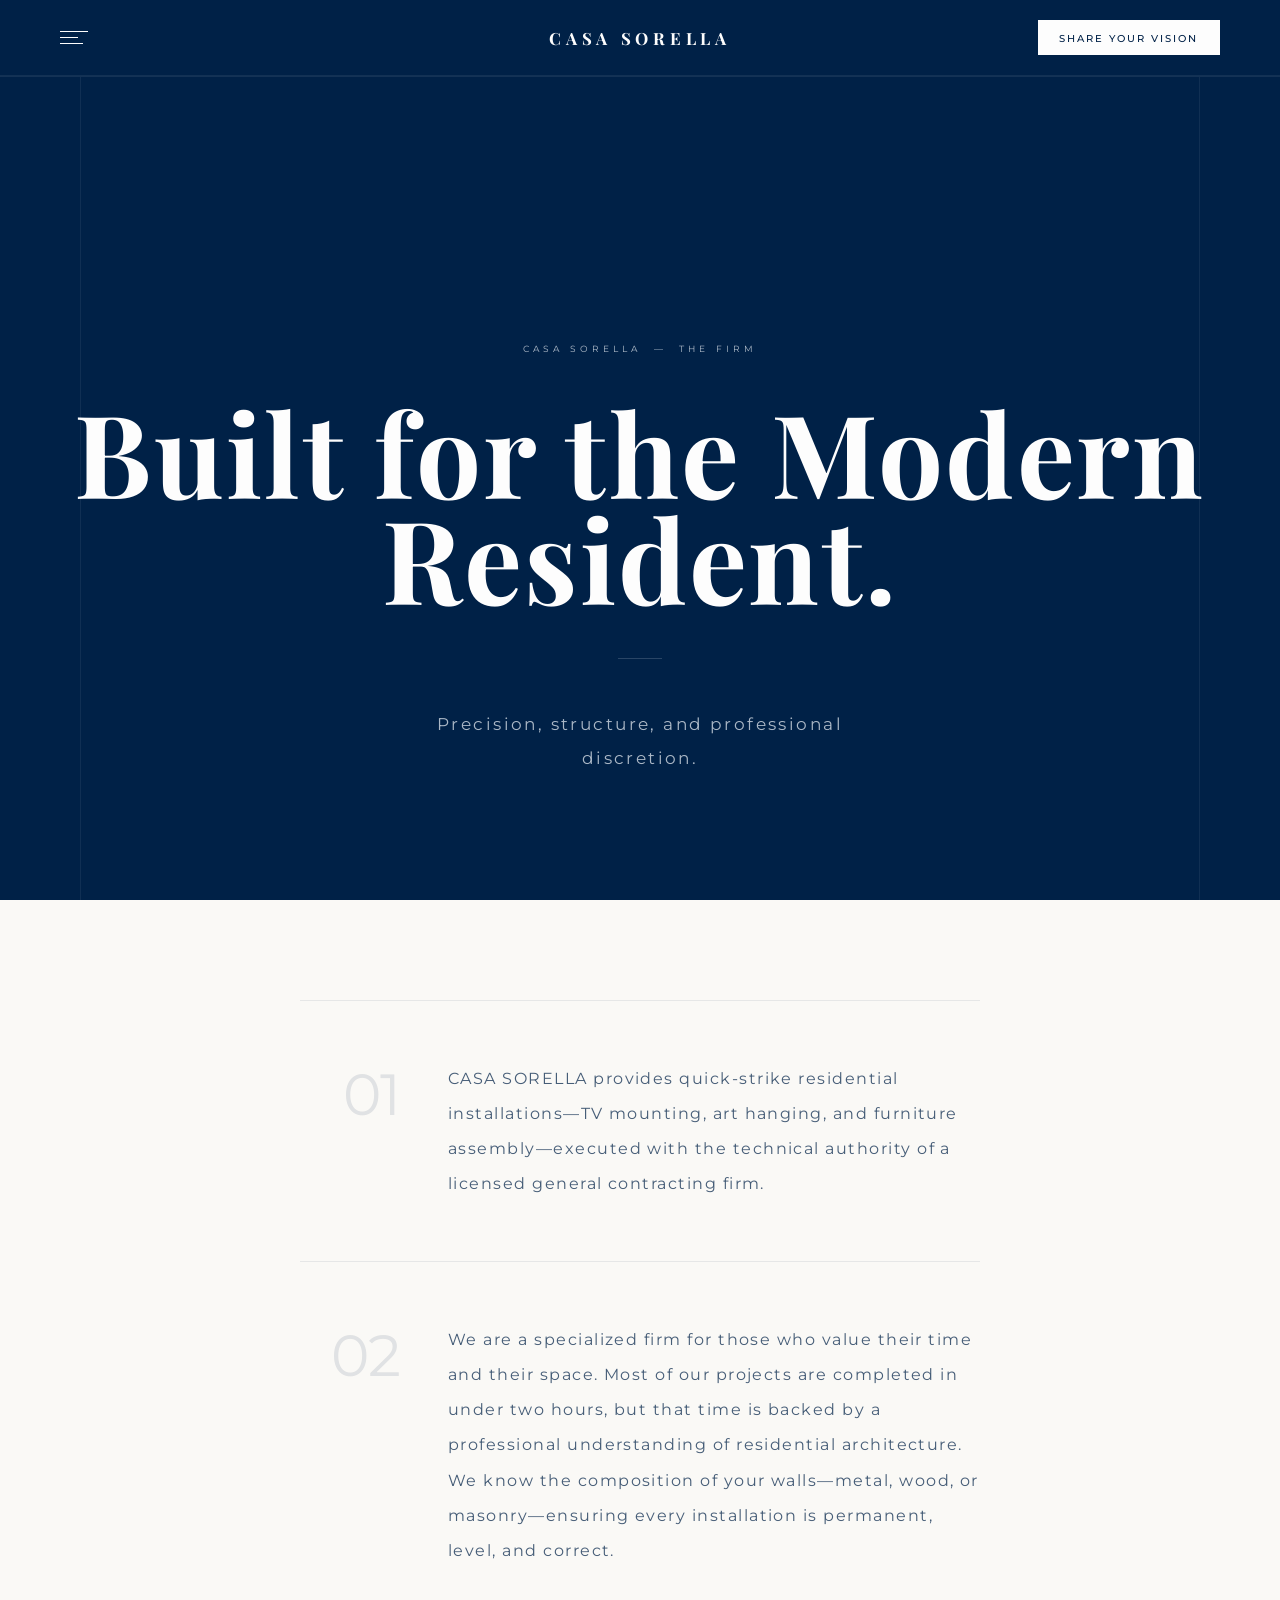
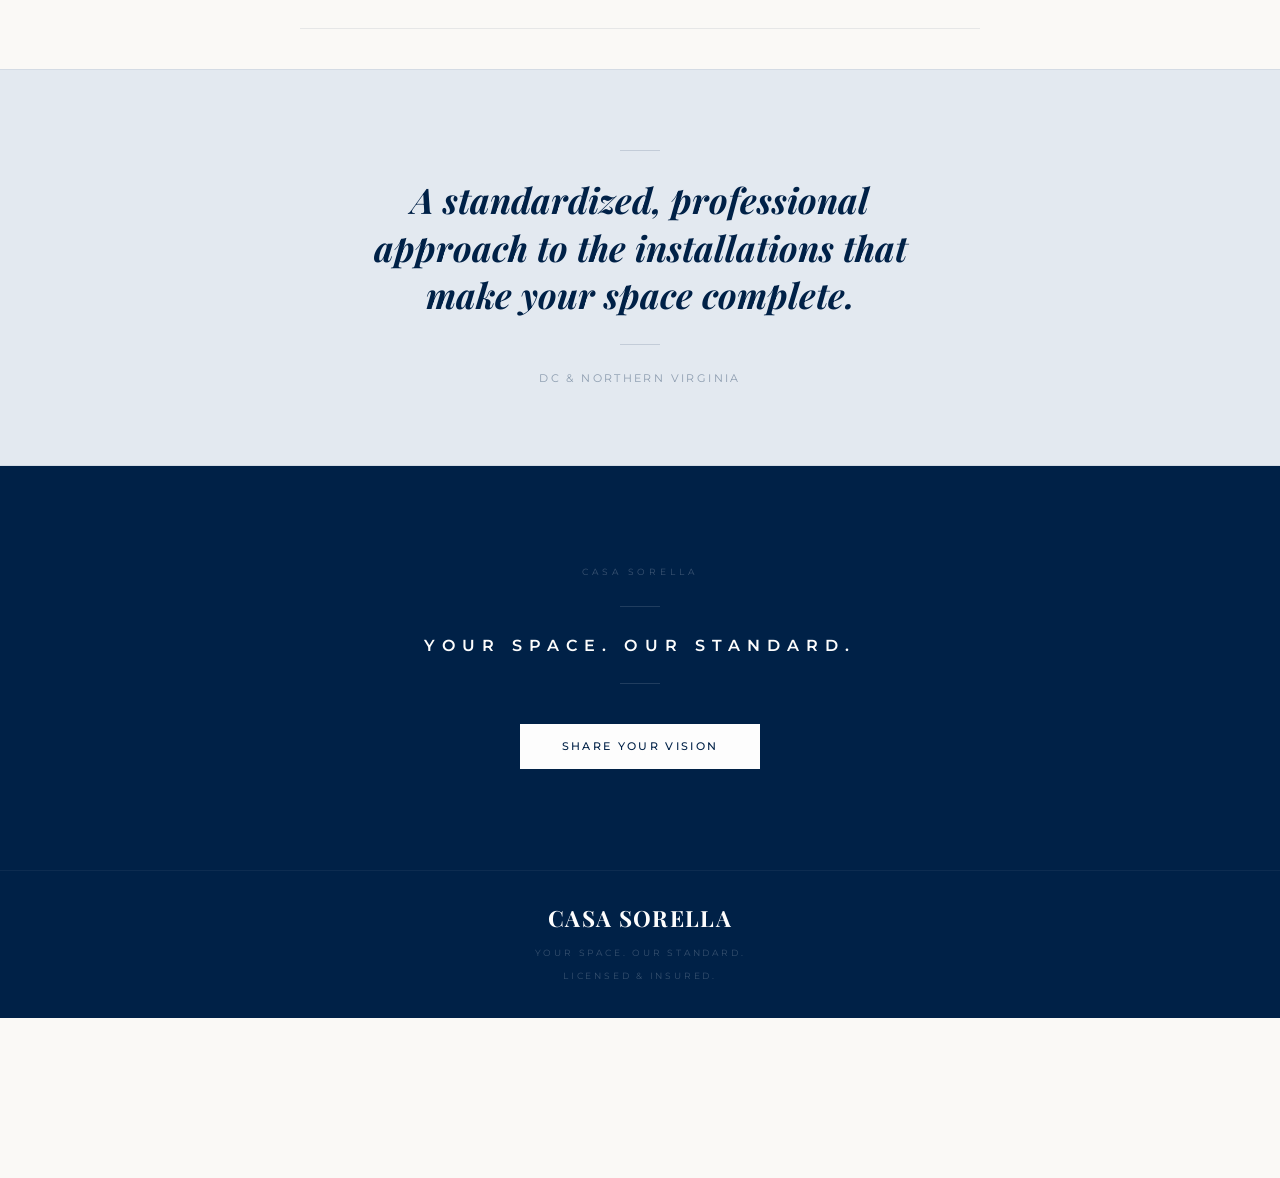
==== commit 9f53f294: "update" ====
--- a/about.html
+++ b/about.html
@@ -582,6 +582,32 @@
 </header>
 
 <!-- ═══════════════════════════════════════════
+     NAV DRAWER
+═══════════════════════════════════════════ -->
+<nav id="nav-drawer" class="nav__drawer" aria-label="Site navigation">
+  <div class="nav__drawer-inner">
+    <a href="https://casa-sorella.com" class="nav__drawer-item">
+      <span class="nav__drawer-label">Home</span>
+      <span class="nav__drawer-index">00</span>
+    </a>
+    <a href="about.html" class="nav__drawer-item">
+      <span class="nav__drawer-label">About</span>
+      <span class="nav__drawer-index">01</span>
+    </a>
+    <a href="the-standard.html" class="nav__drawer-item">
+      <span class="nav__drawer-label">The Standard</span>
+      <span class="nav__drawer-index">02</span>
+    </a>
+    <a href="services.html" class="nav__drawer-item">
+      <span class="nav__drawer-label">Services</span>
+      <span class="nav__drawer-index">03</span>
+    </a>
+    <a href="get-started.html" class="nav__drawer-cta">Share Your Vision</a>
+  </div>
+</nav>
+<div id="nav-overlay" class="nav__overlay" aria-hidden="true"></div>
+
+<!-- ═══════════════════════════════════════════
      MODULE: HERO
 ═══════════════════════════════════════════ -->
 <section id="hero" aria-label="Page Header">
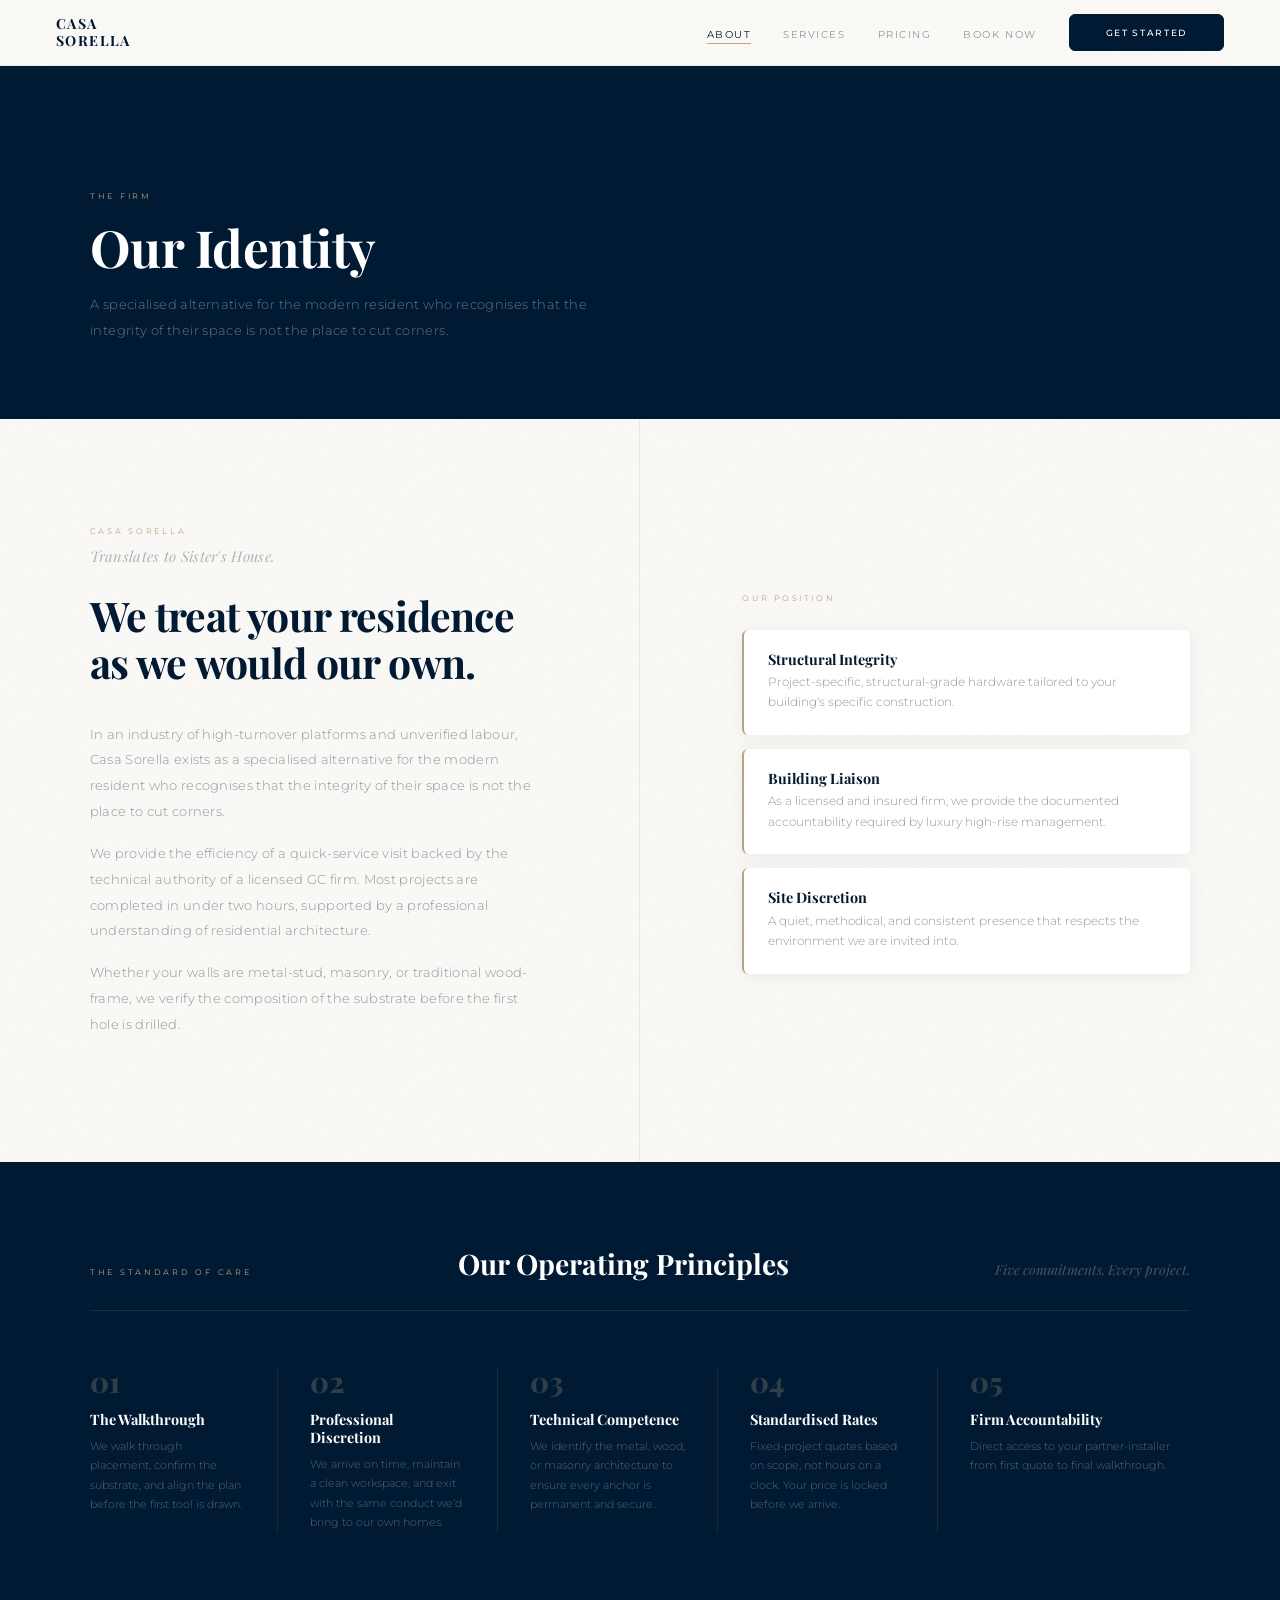
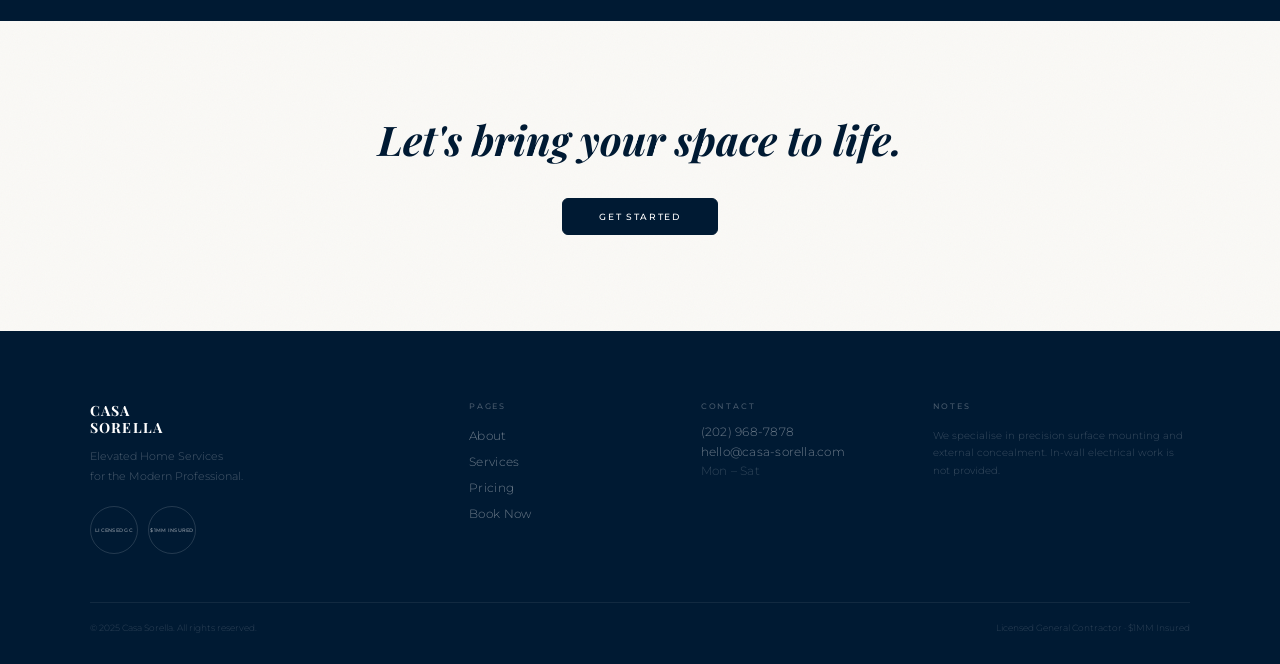
==== commit f2f870ed: "Add files via upload" ====
--- a/about.html
+++ b/about.html
@@ -1,695 +1,518 @@
 <!DOCTYPE html>
 <html lang="en">
 <head>
-<meta charset="UTF-8" />
-<meta name="viewport" content="width=device-width, initial-scale=1.0"/>
-<meta name="description" content="Casa Sorella is a specialized licensed GC firm for high-rise and luxury residential installations in DC and Northern Virginia. Serving DC, Arlington, and the surrounding area."/>
-<meta name="robots" content="index, follow"/>
-<meta property="og:type" content="website"/>
-<meta property="og:title" content="About Casa Sorella | Licensed GC Firm | DC & Northern Virginia"/>
-<meta property="og:description" content="Casa Sorella is a specialized licensed GC firm for high-rise and luxury residential installations in DC and Northern Virginia. Serving DC, Arlington, and the surrounding area."/>
-<meta property="og:site_name" content="Casa Sorella"/>
-<meta name="keywords" content="TV mounting DC, art hanging Arlington, licensed GC firm DC, metal stud TV mounting, Samsung Frame TV specialist DC, heavy mirror anchoring, luxury high-rise installation, concrete wall mounting DC, furniture assembly Northern Virginia, picture hanging DC"/>
-<title>About Casa Sorella | Licensed GC Firm | DC &amp; Northern Virginia</title>
-<link href="https://fonts.googleapis.com/css2?family=Playfair+Display:ital,wght@0,700;0,900;1,700&family=Montserrat:wght@300;400;500;600&display=swap" rel="stylesheet"/>
-<link rel="stylesheet" href="style.css"/>
+<meta charset="UTF-8"/>
+<meta name="viewport" content="width=device-width,initial-scale=1.0"/>
+<title>About — Casa Sorella</title>
 <style>
-
-/* ═══════════════════════════════════════════
-   RESET & TOKENS
-═══════════════════════════════════════════ */
-*, *::before, *::after {
-  box-sizing: border-box;
-  margin: 0;
-  padding: 0;
-  border-radius: 0 !important;
-}
+@import url('https://fonts.googleapis.com/css2?family=Playfair+Display:ital,wght@0,400;0,700;0,800;1,400;1,700&family=Montserrat:wght@200;300;400;500;600&display=swap');
+*, *::before, *::after { box-sizing: border-box; margin: 0; padding: 0; }
 
 :root {
-  --navy:       #002147;
-  --white:      #FDFDFD;
-  --warm-white: #FAF9F6;
-  --sky:        #E3E9F0;
-  --serif:      'Playfair Display', serif;
-  --sans:       'Montserrat', sans-serif;
-  --pad-h:      60px;
+  --linen:   #FAF9F6;
+  --navy:    #001A33;
+  --bronze:  #B8A47E;
+  --muted:   rgba(0,26,51,.44);
+  --faint:   rgba(0,26,51,.26);
+  --border:  rgba(0,26,51,.07);
+  --radius:  6px;
+  --grain:   url("data:image/svg+xml,%3Csvg xmlns='http://www.w3.org/2000/svg' width='300' height='300'%3E%3Cfilter id='n'%3E%3CfeTurbulence type='fractalNoise' baseFrequency='0.75' numOctaves='4' stitchTiles='stitch'/%3E%3C/filter%3E%3Crect width='300' height='300' filter='url(%23n)' opacity='0.032'/%3E%3C/svg%3E");
 }
 
 html { scroll-behavior: smooth; }
 
 body {
-  background: var(--warm-white);
+  font-family: 'Montserrat', sans-serif;
+  background-color: var(--linen);
+  background-image: var(--grain);
+  background-size: 300px 300px;
   color: var(--navy);
-  font-family: var(--sans);
-  font-weight: 400;
-  letter-spacing: 0.1em;
   -webkit-font-smoothing: antialiased;
-  min-height: 100vh;
-  display: flex;
-  flex-direction: column;
-}
-
-
-/* ═══════════════════════════════════════════
-   MODULE: NAV
-═══════════════════════════════════════════ */
-#nav {
-  position: fixed;
-  top: 0; left: 0; right: 0;
-  z-index: 300;
+  line-height: 1;
+}
+
+a { text-decoration: none; color: inherit; }
+img { display: block; max-width: 100%; }
+
+/* ── NAV — glassmorphism ──────────────────────────────────────────── */
+.nav {
+  position: fixed; top: 0; left: 0; right: 0; z-index: 500;
+  height: 66px;
+  display: flex; align-items: center; padding: 0 56px;
+  background: rgba(250,249,246,.75);
+  backdrop-filter: blur(20px) saturate(1.6);
+  -webkit-backdrop-filter: blur(20px) saturate(1.6);
+  border-bottom: 1px solid rgba(184,164,126,.18);
+  transition: background .35s;
+}
+.nav.solid {
   background: var(--navy);
-  display: grid;
-  grid-template-columns: 44px 1fr 44px;
-  align-items: center;
-  padding: 0 var(--pad-h);
-  height: 76px;
-  border-bottom: 1px solid rgba(255,255,255,0.07);
-}
-
-.nav__hamburger {
-  display: flex;
-  flex-direction: column;
-  justify-content: center;
-  align-items: flex-start;
-  gap: 5px;
-  background: none;
-  border: none;
-  cursor: pointer;
-  padding: 4px 0;
-  width: 32px;
-  flex-shrink: 0;
-}
-
-.nav__hamburger-line {
-  display: block;
-  height: 1px;
-  background: var(--white);
-  transition: transform 0.3s ease, opacity 0.3s ease, width 0.3s ease;
-}
-
-.nav__hamburger-line:nth-child(1) { width: 28px; }
-.nav__hamburger-line:nth-child(2) { width: 18px; }
-.nav__hamburger-line:nth-child(3) { width: 23px; }
-
-.nav__hamburger.is-open .nav__hamburger-line:nth-child(1) {
-  width: 24px;
-  transform: translateY(6px) rotate(45deg);
-}
-.nav__hamburger.is-open .nav__hamburger-line:nth-child(2) {
-  opacity: 0;
-  transform: scaleX(0);
-}
-.nav__hamburger.is-open .nav__hamburger-line:nth-child(3) {
-  width: 24px;
-  transform: translateY(-6px) rotate(-45deg);
-}
-
+  border-bottom-color: transparent;
+}
 .nav__logo {
-  font-family: var(--serif);
-  font-size: 1.05rem;
-  font-weight: 700;
-  color: var(--white);
-  letter-spacing: 0.28em;
-  text-transform: uppercase;
-  text-decoration: none;
-  text-align: center;
-  justify-self: center;
-}
-
-.nav__cta-slot {
-  display: flex;
-  justify-content: flex-end;
-  align-items: center;
-}
-
+  font-family: 'Playfair Display', serif;
+  font-size: .88rem; font-weight: 700;
+  letter-spacing: .1em; line-height: 1.2;
+  color: var(--navy); margin-right: auto;
+  transition: color .35s;
+}
+.nav.solid .nav__logo { color: #fff; }
+.nav__links { display: flex; list-style: none; gap: 32px; margin-right: 32px; }
+.nav__links a {
+  font-size: .6rem; font-weight: 400; letter-spacing: .16em;
+  text-transform: uppercase; color: var(--muted);
+  transition: color .2s; position: relative;
+}
+.nav.solid .nav__links a { color: rgba(255,255,255,.6); }
+.nav__links a::after {
+  content: ''; position: absolute; bottom: -4px; left: 0;
+  width: 0; height: 1px; background: var(--bronze);
+  transition: width .3s ease;
+}
+.nav__links a:hover, .nav__links a.active { color: var(--navy); }
+.nav.solid .nav__links a:hover,
+.nav.solid .nav__links a.active { color: #fff; }
+.nav__links a:hover::after, .nav__links a.active::after { width: 100%; }
 .nav__cta {
-  font-family: var(--sans);
-  font-size: 0.62rem;
-  font-weight: 500;
-  letter-spacing: 0.2em;
-  text-transform: uppercase;
-  color: var(--navy) !important;
-  background: var(--white);
-  padding: 0.68rem 1.3rem;
-  text-decoration: none;
+  font-family: 'Montserrat', sans-serif;
+  font-size: .58rem; font-weight: 500; letter-spacing: .16em;
+  text-transform: uppercase; white-space: nowrap;
+  background: var(--navy); color: #fff;
+  padding: 10px 24px; border-radius: var(--radius);
+  border: 1px solid var(--navy);
+  transition: box-shadow .25s, border-color .25s, transform .15s;
+}
+.nav__cta:hover {
+  box-shadow: 0 0 0 2.5px var(--bronze);
+  border-color: var(--bronze);
+  transform: translateY(-1px);
+}
+.nav__ham {
+  display: none; flex-direction: column;
+  justify-content: center; gap: 5px;
+  background: none; border: none; cursor: pointer; padding: 6px;
+}
+.nav__ham span {
+  display: block; width: 22px; height: 1.5px;
+  background: var(--navy); transition: background .35s;
+}
+.nav.solid .nav__ham span { background: #fff; }
+
+/* ── MOBILE MENU ─────────────────────────────────────────────────── */
+.mob-overlay {
+  position: fixed; inset: 0; z-index: 600;
+  background: rgba(0,26,51,.45);
+  opacity: 0; pointer-events: none; transition: opacity .3s;
+}
+.mob-overlay.open { opacity: 1; pointer-events: all; }
+.mob-menu {
+  position: fixed; top: 0; right: 0; bottom: 0; width: 280px;
+  z-index: 700; background: var(--navy);
+  display: flex; flex-direction: column;
+  padding: 72px 36px 40px; gap: 24px;
+  transform: translateX(100%);
+  transition: transform .34s cubic-bezier(.16,1,.3,1);
+}
+.mob-menu.open { transform: translateX(0); }
+.mob-menu__close {
+  position: absolute; top: 18px; right: 22px;
+  background: none; border: none; color: #fff;
+  font-size: 1.5rem; cursor: pointer; line-height: 1;
+}
+.mob-menu a {
+  font-size: .72rem; font-weight: 300; letter-spacing: .14em;
+  text-transform: uppercase; color: rgba(255,255,255,.62);
+  transition: color .2s;
+}
+.mob-menu a:hover { color: #fff; }
+
+/* ── PAGE HEADER ─────────────────────────────────────────────────── */
+.page-hdr {
+  background: var(--navy);
+  padding: 126px 56px 76px; margin-top: 66px;
+}
+.page-hdr__inner { max-width: 1100px; margin: 0 auto; }
+.page-hdr__eyebrow {
+  font-size: .5rem; font-weight: 400; letter-spacing: .34em;
+  text-transform: uppercase; color: var(--bronze);
+  display: block; margin-bottom: 20px;
+}
+.page-hdr__title {
+  font-family: 'Playfair Display', serif;
+  font-size: clamp(2.2rem,4vw,3.6rem); font-weight: 700;
+  color: #fff; line-height: 1.06; letter-spacing: -.01em; margin-bottom: 18px;
+}
+.page-hdr__sub {
+  font-size: .8rem; font-weight: 300; letter-spacing: .03em;
+  color: rgba(255,255,255,.4); line-height: 2; max-width: 500px;
+}
+
+/* ── LAYOUT ──────────────────────────────────────────────────────── */
+.wrap { max-width: 1100px; margin: 0 auto; }
+
+/* ── SHARED TYPE ─────────────────────────────────────────────────── */
+.eyebrow {
+  font-size: .5rem; font-weight: 400; letter-spacing: .34em;
+  text-transform: uppercase; color: var(--bronze); display: block;
+}
+.title-serif {
+  font-family: 'Playfair Display', serif;
+  font-weight: 700; color: var(--navy); line-height: 1.1;
+}
+.title-sans {
+  font-family: 'Montserrat', sans-serif;
+  font-weight: 200; color: var(--navy);
+  line-height: 1.3; letter-spacing: .06em;
+}
+.body-copy {
+  font-size: .82rem; font-weight: 300;
+  line-height: 2.05; color: var(--muted); letter-spacing: .025em;
+}
+
+/* ── BUTTONS ─────────────────────────────────────────────────────── */
+.btn {
   display: inline-block;
-  transition: background 0.2s;
-  white-space: nowrap;
-}
-
-.nav__cta:hover { background: var(--sky); }
-
-.nav__drawer {
-  position: fixed;
-  top: 76px;
-  left: 0; right: 0;
+  font-family: 'Montserrat', sans-serif;
+  font-size: .58rem; font-weight: 500; letter-spacing: .18em;
+  text-transform: uppercase; cursor: pointer;
+  border-radius: var(--radius); transition: box-shadow .25s, border-color .25s, transform .15s;
+}
+.btn-navy {
+  background: var(--navy); color: #fff; border: 1px solid var(--navy); padding: 13px 36px;
+}
+.btn-navy:hover {
+  box-shadow: 0 0 0 2.5px var(--bronze); border-color: var(--bronze); transform: translateY(-2px);
+}
+.btn-ghost {
+  background: transparent; color: var(--bronze);
+  border: 1px solid var(--bronze); padding: 13px 36px;
+}
+.btn-ghost:hover { background: var(--bronze); color: var(--navy); transform: translateY(-2px); }
+
+/* ── BRONZE LINK ─────────────────────────────────────────────────── */
+.b-link {
+  font-size: .58rem; font-weight: 500; letter-spacing: .16em;
+  text-transform: uppercase; color: var(--navy);
+  border-bottom: 1px solid rgba(184,164,126,.4); padding-bottom: 2px;
+  transition: color .2s, border-color .2s;
+}
+.b-link:hover { color: var(--bronze); border-color: var(--bronze); }
+
+/* ── IMAGE TREATMENTS ────────────────────────────────────────────── */
+.img-wrap { overflow: hidden; border-radius: var(--radius); }
+.img-wrap img {
+  width: 100%; height: 100%; object-fit: cover; display: block;
+  filter: saturate(0.82);
+  transition: filter .5s ease, transform .6s ease;
+}
+.img-wrap:hover img { filter: saturate(1); transform: scale(1.04); }
+
+/* ── CARDS ───────────────────────────────────────────────────────── */
+.float-card {
+  background: #fff;
+  border-radius: 10px;
+  box-shadow: 0 6px 40px rgba(0,26,51,.07);
+  transition: box-shadow .35s ease, transform .35s ease;
+}
+.float-card:hover {
+  box-shadow: 0 20px 64px rgba(0,26,51,.13);
+  transform: translateY(-6px);
+}
+.dark-card {
   background: var(--navy);
-  border-bottom: 1px solid rgba(255,255,255,0.08);
-  z-index: 299;
-  overflow: hidden;
-  max-height: 0;
-  transition: max-height 0.42s cubic-bezier(0.4, 0, 0.2, 1);
-}
-
-.nav__drawer.is-open { max-height: 480px; }
-
-.nav__drawer-inner {
-  padding: 36px var(--pad-h) 44px;
-  display: flex;
-  flex-direction: column;
-}
-
-.nav__drawer-item {
-  display: flex;
-  align-items: center;
-  justify-content: space-between;
-  padding: 1.25rem 0;
-  border-bottom: 1px solid rgba(255,255,255,0.07);
-  text-decoration: none;
-  transition: opacity 0.2s;
-}
-
-.nav__drawer-item:last-of-type { border-bottom: none; }
-.nav__drawer-item:hover { opacity: 0.55; }
-
-.nav__drawer-label {
-  font-family: var(--serif);
-  font-weight: 700;
-  font-size: clamp(1.4rem, 3.5vw, 2rem);
-  color: var(--white);
-  letter-spacing: -0.01em;
-  line-height: 1;
-}
-
-.nav__drawer-index {
-  font-family: var(--sans);
-  font-weight: 400;
-  font-size: 0.54rem;
-  letter-spacing: 0.32em;
-  text-transform: uppercase;
-  color: rgba(227,233,240,0.52);
-}
-
-.nav__drawer-cta {
-  margin-top: 2rem;
-  display: inline-flex;
-  align-self: flex-start;
-  font-family: var(--sans);
-  font-size: 0.64rem;
-  font-weight: 500;
-  letter-spacing: 0.2em;
-  text-transform: uppercase;
-  color: var(--navy);
-  background: var(--white);
-  padding: 0.88rem 2rem;
-  text-decoration: none;
-  transition: background 0.2s;
-}
-
-.nav__drawer-cta:hover { background: var(--sky); }
-
-.nav__overlay {
-  position: fixed;
-  inset: 0;
-  background: rgba(0,0,0,0.45);
-  z-index: 298;
-  opacity: 0;
-  pointer-events: none;
-  transition: opacity 0.3s ease;
-}
-
-.nav__overlay.is-open {
-  opacity: 1;
-  pointer-events: all;
-}
-
-/* ═══════════════════════════════════════════
-   MODULE: HERO — Navy
-═══════════════════════════════════════════ */
-#hero {
-  background: var(--navy);
-  padding: 110px var(--pad-h) 100px;
-  display: flex;
-  flex-direction: column;
-  align-items: center;
-  text-align: center;
-  position: relative;
-  overflow: hidden;
-}
-
-#hero::before,
-#hero::after {
-  content: '';
-  position: absolute;
-  top: 0;
-  width: 1px;
-  height: 100%;
-  pointer-events: none;
-}
-#hero::before { left: 80px;  background: rgba(227,233,240,0.07); }
-#hero::after  { right: 80px; background: rgba(227,233,240,0.07); }
-
-.hero__eyebrow {
-  font-family: var(--sans);
-  font-weight: 400;
-  font-size: 0.56rem;
-  letter-spacing: 0.46em;
-  text-transform: uppercase;
-  color: rgba(227,233,240,0.78);
-  margin-bottom: 2.6rem;
-  opacity: 0;
-  animation: fadeUp 0.7s 0.1s forwards;
-}
-
-.hero__headline {
-  font-family: var(--serif);
-  font-weight: 700;
-  font-size: clamp(3.5rem, 9vw, 8rem);
-  color: var(--white);
-  line-height: 0.92;
-  letter-spacing: -0.01em;
-  opacity: 0;
-  animation: fadeUp 0.9s 0.22s forwards;
-}
-
-.hero__rule {
-  width: 44px;
-  height: 1px;
-  background: rgba(227,233,240,0.18);
-  margin: 3rem auto;
-  opacity: 0;
-  animation: fadeUp 0.6s 0.42s forwards;
-}
-
-.hero__sub {
-  font-family: var(--sans);
-  font-weight: 400;
-  font-size: clamp(0.88rem, 1.6vw, 1.08rem);
-  line-height: 1.95;
-  letter-spacing: 0.14em;
-  color: rgba(227,233,240,0.75);
-  max-width: 460px;
-  text-align: center;
-  opacity: 0;
-  animation: fadeUp 0.8s 0.52s forwards;
-}
-
-/* ═══════════════════════════════════════════
-   MODULE: BODY — Warm White
-═══════════════════════════════════════════ */
-#about-body {
-  flex: 1;
-  display: flex;
-  flex-direction: column;
-  align-items: center;
-  padding: 100px var(--pad-h) 40px;
-}
-
-.about__block {
-  width: 100%;
-  max-width: 680px;
-  display: flex;
-  flex-direction: column;
-  gap: 0;
-}
-
-/* Each paragraph row */
-.about__row {
-  display: grid;
-  grid-template-columns: 100px 1fr;
-  gap: 0 48px;
-  padding: 60px 0;
-  border-bottom: 1px solid rgba(0,33,71,0.08);
-  opacity: 0;
-  transform: translateY(16px);
-  transition: opacity 0.75s ease, transform 0.75s ease;
-}
-
-.about__row:first-child {
-  border-top: 1px solid rgba(0,33,71,0.08);
-}
-
-.about__row.visible {
-  opacity: 1;
-  transform: translateY(0);
-}
-
-.about__row-num {
-  font-family: var(--sans);
-  font-weight: 400;
-  font-size: clamp(2.8rem, 4.5vw, 4.2rem);
-  color: var(--navy);
-  line-height: 1;
-  letter-spacing: -0.02em;
-  opacity: 0.1;
-  text-align: right;
-  padding-top: 0.08em;
-}
-
-.about__row-content {
-  display: flex;
-  flex-direction: column;
-  gap: 0;
-}
-
-.about__para {
-  font-family: var(--sans);
-  font-weight: 400;
-  font-size: clamp(0.9rem, 1.4vw, 1.02rem);
-  line-height: 2.15;
-  letter-spacing: 0.09em;
-  color: rgba(0,33,71,0.72);
-}
-
-.about__lgc {
-  font-weight: 500;
-  color: var(--navy);
-  letter-spacing: 0.06em;
-}
-
-/* ═══════════════════════════════════════════
-   MODULE: FOCUS STATEMENT — Sky band
-═══════════════════════════════════════════ */
-#focus {
-  background: var(--sky);
-  border-top: 1px solid rgba(0,33,71,0.07);
-  border-bottom: 1px solid rgba(0,33,71,0.07);
-  padding: 80px var(--pad-h);
-  display: flex;
-  flex-direction: column;
-  align-items: center;
-  text-align: center;
-  gap: 1.6rem;
-}
-
-.focus__rule {
-  width: 40px;
-  height: 1px;
-  background: rgba(0,33,71,0.14);
-}
-
-.focus__text {
-  font-family: var(--serif);
-  font-weight: 700;
-  font-style: italic;
-  font-size: clamp(1.3rem, 2.8vw, 2.2rem);
-  color: var(--navy);
-  line-height: 1.35;
-  letter-spacing: 0;
-  max-width: 580px;
-}
-
-.focus__sub {
-  font-family: var(--sans);
-  font-weight: 400;
-  font-size: 0.68rem;
-  letter-spacing: 0.22em;
-  text-transform: uppercase;
-  color: rgba(0,33,71,0.38);
-}
-
-/* ═══════════════════════════════════════════
-   MODULE: CLOSING CTA — Navy
-═══════════════════════════════════════════ */
-#closing {
-  background: var(--navy);
-  padding: 100px var(--pad-h);
-  display: flex;
-  flex-direction: column;
-  align-items: center;
-  gap: 1.8rem;
-  text-align: center;
-}
-
-.closing__label {
-  font-family: var(--sans);
-  font-weight: 400;
-  font-size: 0.55rem;
-  letter-spacing: 0.44em;
-  text-transform: uppercase;
-  color: rgba(227,233,240,0.26);
-}
-
-.closing__rule {
-  width: 40px;
-  height: 1px;
-  background: rgba(227,233,240,0.14);
-}
-
-.closing__tagline {
-  font-family: var(--sans);
-  font-weight: 600;
-  font-size: clamp(0.78rem, 1.6vw, 1rem);
-  letter-spacing: 0.44em;
-  text-transform: uppercase;
-  color: var(--white);
-}
-
-.closing__cta {
-  margin-top: 0.6rem;
-  font-family: var(--sans);
-  font-size: 0.66rem;
-  font-weight: 500;
-  letter-spacing: 0.22em;
-  text-transform: uppercase;
-  color: var(--navy);
-  background: var(--white);
-  padding: 1rem 2.6rem;
-  text-decoration: none;
-  display: inline-block;
-  transition: background 0.2s;
-}
-
-.closing__cta:hover { background: var(--sky); }
-
-.closing__credential {
-  display: flex;
-  align-items: center;
-  gap: 1.2rem;
-  margin-top: 0.6rem;
-}
-
-.closing__cred-line {
-  width: 30px;
-  height: 1px;
-  background: rgba(227,233,240,0.14);
-}
-
-.closing__cred-text {
-  font-family: var(--sans);
-  font-weight: 400;
-  font-size: 0.52rem;
-  letter-spacing: 0.32em;
-  text-transform: uppercase;
-  color: rgba(227,233,240,0.2);
-}
-
-/* ═══════════════════════════════════════════
-   MODULE: FOOTER
-═══════════════════════════════════════════ */
-#footer {
-  background: var(--navy);
-  border-top: 1px solid rgba(255,255,255,0.05);
-  padding: 34px var(--pad-h);
-  display: flex;
-  align-items: center;
-  justify-content: center;
-  flex-shrink: 0;
-}
-
-.footer__line {
-  font-family: var(--sans);
-  font-weight: 400;
-  font-size: 0.58rem;
-  letter-spacing: 0.3em;
-  text-transform: uppercase;
-  color: rgba(227,233,240,0.24);
-  text-align: center;
-}
-
-.footer__sep {
-  margin: 0 1.1rem;
-  opacity: 0.35;
-}
-
-/* ═══════════════════════════════════════════
-   ANIMATIONS
-═══════════════════════════════════════════ */
-@keyframes fadeUp {
-  from { opacity: 0; transform: translateY(20px); }
-  to   { opacity: 1; transform: translateY(0); }
-}
-
-/* ═══════════════════════════════════════════
-   RESPONSIVE
-═══════════════════════════════════════════ */
+  border-radius: 10px;
+  box-shadow: 0 12px 64px rgba(0,26,51,.22);
+}
+
+/* ── REVEAL ANIMATION ────────────────────────────────────────────── */
+.reveal { transition: opacity .7s cubic-bezier(.16,1,.3,1), transform .7s cubic-bezier(.16,1,.3,1); }
+.js-ready .reveal { opacity: 0; transform: translateY(24px); }
+.js-ready .reveal.in { opacity: 1; transform: none; }
+.d1 { transition-delay: .1s; }
+.d2 { transition-delay: .2s; }
+.d3 { transition-delay: .3s; }
+.d4 { transition-delay: .4s; }
+
+/* ── FOOTER ──────────────────────────────────────────────────────── */
+.footer { background: var(--navy); padding: 72px 56px 32px; }
+.footer__inner { max-width: 1100px; margin: 0 auto; }
+.footer__grid {
+  display: grid; grid-template-columns: 1.8fr 1fr 1fr 1.4fr;
+  gap: 48px; margin-bottom: 48px;
+}
+.footer__logo {
+  font-family: 'Playfair Display', serif; font-size: .88rem;
+  font-weight: 700; color: #fff; display: block;
+  letter-spacing: .08em; line-height: 1.2; margin-bottom: 10px;
+}
+.footer__tag { font-size: .66rem; font-weight: 300; color: rgba(255,255,255,.28); line-height: 1.85; margin-bottom: 20px; }
+.footer__badges { display: flex; gap: 10px; }
+.footer__badge {
+  width: 48px; height: 48px; border-radius: 50%;
+  border: 1px solid rgba(255,255,255,.14);
+  display: flex; align-items: center; justify-content: center;
+}
+.footer__badge-text { font-size: .32rem; font-weight: 600; letter-spacing: .05em; text-transform: uppercase; color: rgba(255,255,255,.45); text-align: center; line-height: 1.4; }
+.footer__col-title { font-size: .48rem; font-weight: 500; letter-spacing: .24em; text-transform: uppercase; color: rgba(255,255,255,.28); display: block; margin-bottom: 16px; }
+.footer__links { list-style: none; display: flex; flex-direction: column; gap: 10px; }
+.footer__links a { font-size: .72rem; font-weight: 300; color: rgba(255,255,255,.42); letter-spacing: .03em; transition: color .2s; }
+.footer__links a:hover { color: #fff; }
+.footer__contact { font-size: .72rem; font-weight: 300; color: rgba(255,255,255,.42); display: block; margin-bottom: 8px; letter-spacing: .02em; transition: color .2s; }
+.footer__contact:hover { color: #fff; }
+.footer__note { font-size: .6rem; font-weight: 300; color: rgba(255,255,255,.22); line-height: 1.8; }
+.footer__bottom { border-top: 1px solid rgba(255,255,255,.07); padding-top: 20px; display: flex; justify-content: space-between; flex-wrap: wrap; gap: 8px; }
+.footer__bottom p { font-size: .58rem; font-weight: 300; color: rgba(255,255,255,.18); }
+
+/* ── RESPONSIVE ──────────────────────────────────────────────────── */
 @media (max-width: 900px) {
-  :root { --pad-h: 32px; }
-  #hero        { padding: 90px var(--pad-h) 80px; }
-  #hero::before, #hero::after { display: none; }
-  #about-body  { padding: 80px var(--pad-h) 0; }
-  #focus       { padding: 64px var(--pad-h); }
-  #closing     { padding: 80px var(--pad-h); }
-
-  .about__row {
-    grid-template-columns: 72px 1fr;
-    gap: 0 28px;
-    padding: 52px 0;
-  }
-}
-
-@media (max-width: 600px) {
-  :root { --pad-h: 20px; }
-  #nav { padding: 0 var(--pad-h); height: 68px; }
-  /* hamburger nav — always visible */
-  .nav__back { display: none; }
-
-  #hero       { padding: 68px var(--pad-h) 64px; }
-  #about-body { padding: 60px var(--pad-h) 0; }
-
-  .about__row {
-    grid-template-columns: 1fr;
-    padding: 44px 0;
-  }
-
-  .about__row-num {
-    font-size: 2.6rem;
-    text-align: left;
-    margin-bottom: 1rem;
-  }
-
-  #focus   { padding: 52px var(--pad-h); }
-  #closing { padding: 64px var(--pad-h); }
+  .nav { padding: 0 24px; }
+  .nav__links, .nav__cta { display: none; }
+  .nav__ham { display: flex; }
+  .page-hdr { padding: 100px 24px 60px; }
+  .footer { padding: 52px 24px 24px; }
+  .footer__grid { grid-template-columns: 1fr 1fr; gap: 32px; }
+}
+@media (max-width: 520px) {
+  .footer__grid { grid-template-columns: 1fr; }
+}
+
+
+
+
+.ab-editorial {
+  display: grid; grid-template-columns: 1fr 1fr;
+  gap: 0; min-height: 80vh;
+}
+.ab-left {
+  padding: 12vh 8vw 12vh 7vw;
+  display: flex; flex-direction: column; justify-content: center;
+  border-right: 1px solid var(--border);
+}
+.ab-right {
+  padding: 12vh 7vw 12vh 8vw;
+  display: flex; flex-direction: column; justify-content: center;
+}
+.ab-translation {
+  font-family: 'Playfair Display', serif; font-style: italic;
+  font-size: .92rem; color: rgba(0,26,51,.3);
+  display: block; margin-bottom: 28px; letter-spacing: .02em;
+}
+.ab-title {
+  font-family: 'Playfair Display', serif;
+  font-size: clamp(2rem,3.2vw,2.8rem); font-weight: 700;
+  color: var(--navy); line-height: 1.14; letter-spacing: -.02em; margin-bottom: 36px;
+}
+.ab-body {
+  font-size: .82rem; font-weight: 300; line-height: 1.97;
+  color: var(--muted); letter-spacing: .025em; margin-bottom: 16px;
+}
+.pos-label {
+  font-size: .5rem; font-weight: 400; letter-spacing: .32em;
+  text-transform: uppercase; color: var(--bronze);
+  display: block; margin-bottom: 28px;
+}
+.pos-card {
+  padding: 22px 24px; background: #fff; border-radius: var(--radius);
+  border-left: 2px solid var(--bronze);
+  box-shadow: 0 2px 20px rgba(0,26,51,.06); margin-bottom: 14px;
+  transition: box-shadow .28s, transform .28s;
+}
+.pos-card:hover { box-shadow: 0 8px 36px rgba(0,26,51,.12); transform: translateX(4px); }
+.pos-card__title {
+  font-family: 'Playfair Display', serif;
+  font-size: .9rem; font-weight: 700; color: var(--navy); margin-bottom: 6px;
+}
+.pos-card__body { font-size: .72rem; font-weight: 300; color: var(--muted); line-height: 1.78; }
+.prin-band { background: var(--navy); padding: 88px 56px; }
+.prin-hdr {
+  display: flex; justify-content: space-between; align-items: baseline;
+  border-bottom: 1px solid rgba(184,164,126,.14);
+  padding-bottom: 32px; margin-bottom: 56px; flex-wrap: wrap; gap: 16px;
+}
+.prin-hdr__title {
+  font-family: 'Playfair Display', serif;
+  font-size: clamp(1.4rem,2.2vw,1.9rem); font-weight: 700; color: #fff;
+}
+.prin-hdr__sub {
+  font-family: 'Playfair Display', serif;
+  font-size: .86rem; font-style: italic; color: rgba(255,255,255,.26);
+}
+.prin-row { display: grid; grid-template-columns: repeat(5,1fr); gap: 0; }
+.prin {
+  padding-right: 32px; margin-right: 32px;
+  border-right: 1px solid rgba(184,164,126,.12);
+}
+.prin:last-child { border-right: none; padding-right: 0; margin-right: 0; }
+.prin__num {
+  font-family: 'Playfair Display', serif; font-size: 1.8rem;
+  font-weight: 800; color: var(--bronze); opacity: .26;
+  line-height: 1; display: block; margin-bottom: 14px;
+}
+.prin__title {
+  font-family: 'Playfair Display', serif; font-size: .9rem;
+  font-weight: 700; color: #fff; margin-bottom: 9px; line-height: 1.25;
+}
+.prin__body { font-size: .68rem; font-weight: 300; color: rgba(255,255,255,.32); line-height: 1.8; }
+.ab-cta { padding: 96px 56px; text-align: center; }
+.ab-cta__title {
+  font-family: 'Playfair Display', serif; font-style: italic;
+  font-size: clamp(1.8rem,3.2vw,2.8rem); font-weight: 700;
+  color: var(--navy); line-height: 1.1; margin-bottom: 36px;
+}
+@media(max-width:900px){
+  .ab-editorial{grid-template-columns:1fr;}
+  .ab-left{padding:10vh 24px;border-right:none;border-bottom:1px solid var(--border);}
+  .ab-right{padding:10vh 24px;}
+  .prin-band{padding:60px 24px;}
+  .prin-row{grid-template-columns:1fr 1fr;row-gap:36px;}
+  .prin:nth-child(2){border-right:none;padding-right:0;margin-right:0;}
+  .prin:nth-child(3),.prin:nth-child(4),.prin:nth-child(5){padding-top:32px;border-top:1px solid rgba(184,164,126,.12);}
+  .ab-cta{padding:72px 24px;}
+}
+@media(max-width:520px){
+  .prin-row{grid-template-columns:1fr;}
+  .prin{border-right:none;padding-right:0;margin-right:0;border-bottom:1px solid rgba(184,164,126,.12);padding-bottom:28px;margin-bottom:28px;}
+  .prin:last-child{border-bottom:none;padding-bottom:0;margin-bottom:0;}
+  .prin:nth-child(3),.prin:nth-child(4),.prin:nth-child(5){padding-top:0;border-top:none;}
 }
 
 </style>
 </head>
 <body>
-
-<!-- ═══════════════════════════════════════════
-     MODULE: NAV
-═══════════════════════════════════════════ -->
-<header id="nav" role="banner">
-  <button class="nav__hamburger" id="nav-hamburger" aria-label="Open navigation" aria-expanded="false" aria-controls="nav-drawer">
-    <span class="nav__hamburger-line"></span>
-    <span class="nav__hamburger-line"></span>
-    <span class="nav__hamburger-line"></span>
-  </button>
-  <a class="nav__logo" href="https://casa-sorella.com" aria-label="Casa Sorella — Home">Casa Sorella</a>
-  <div class="nav__cta-slot">
-    <a href="get-started.html" class="nav__cta">Share Your Vision</a>
+<nav class="nav" id="mainNav">
+  <a href="index.html" class="nav__logo">CASA<br>SORELLA</a>
+  <ul class="nav__links"><li><a href="about.html" class="active">About</a></li>
+    <li><a href="services.html">Services</a></li>
+    <li><a href="pricing.html">Pricing</a></li>
+    <li><a href="booking.html">Book Now</a></li></ul>
+  <a href="booking.html" class="nav__cta btn btn-navy">Get Started</a>
+  <button class="nav__ham" id="ham"><span></span><span></span><span></span></button>
+</nav>
+<div class="mob-overlay" id="mobOverlay"></div>
+<div class="mob-menu" id="mobMenu">
+  <button class="mob-menu__close" id="mobClose">×</button>
+  <a href="about.html">About</a><a href="services.html">Services</a>
+  <a href="pricing.html">Pricing</a><a href="booking.html">Book Now</a>
+</div>
+
+<header class="page-hdr">
+  <div class="page-hdr__inner">
+    <span class="page-hdr__eyebrow">The Firm</span>
+    <h1 class="page-hdr__title">Our Identity</h1>
+    <p class="page-hdr__sub">A specialised alternative for the modern resident who recognises that the integrity of their space is not the place to cut corners.</p>
   </div>
 </header>
 
-<!-- ═══════════════════════════════════════════
-     NAV DRAWER
-═══════════════════════════════════════════ -->
-<nav id="nav-drawer" class="nav__drawer" aria-label="Site navigation">
-  <div class="nav__drawer-inner">
-    <a href="https://casa-sorella.com" class="nav__drawer-item">
-      <span class="nav__drawer-label">Home</span>
-      <span class="nav__drawer-index">00</span>
-    </a>
-    <a href="about.html" class="nav__drawer-item">
-      <span class="nav__drawer-label">About</span>
-      <span class="nav__drawer-index">01</span>
-    </a>
-    <a href="the-standard.html" class="nav__drawer-item">
-      <span class="nav__drawer-label">The Standard</span>
-      <span class="nav__drawer-index">02</span>
-    </a>
-    <a href="services.html" class="nav__drawer-item">
-      <span class="nav__drawer-label">Services</span>
-      <span class="nav__drawer-index">03</span>
-    </a>
-    <a href="get-started.html" class="nav__drawer-cta">Share Your Vision</a>
+<div class="ab-editorial">
+  <div class="ab-left reveal">
+    <span class="eyebrow" style="margin-bottom:14px;">Casa Sorella</span>
+    <span class="ab-translation">Translates to Sister's House.</span>
+    <h2 class="ab-title">We treat your residence as we would our own.</h2>
+    <p class="ab-body">In an industry of high-turnover platforms and unverified labour, Casa Sorella exists as a specialised alternative for the modern resident who recognises that the integrity of their space is not the place to cut corners.</p>
+    <p class="ab-body">We provide the efficiency of a quick-service visit backed by the technical authority of a licensed GC firm. Most projects are completed in under two hours, supported by a professional understanding of residential architecture.</p>
+    <p class="ab-body">Whether your walls are metal-stud, masonry, or traditional wood-frame, we verify the composition of the substrate before the first hole is drilled.</p>
   </div>
-</nav>
-<div id="nav-overlay" class="nav__overlay" aria-hidden="true"></div>
-
-<!-- ═══════════════════════════════════════════
-     MODULE: HERO
-═══════════════════════════════════════════ -->
-<section id="hero" aria-label="Page Header">
-  <p class="hero__eyebrow navy-section-text">Casa Sorella &nbsp;—&nbsp; The Firm</p>
-  <h1 class="hero__headline navy-section-header">Built for the Modern Resident.</h1>
-  <div class="hero__rule" aria-hidden="true"></div>
-  <p class="hero__sub navy-section-text">Precision, structure, and professional discretion.</p>
-</section>
-
-<!-- ═══════════════════════════════════════════
-     MODULE: ABOUT BODY
-═══════════════════════════════════════════ -->
-<section id="about-body" aria-label="About">
-  <div class="about__block">
-
-    <div class="about__row">
-      <span class="about__row-num" aria-hidden="true">01</span>
-      <div class="about__row-content">
-        <p class="about__para">
-          CASA SORELLA provides quick-strike residential installations—TV mounting, art hanging, and furniture assembly—executed with the technical authority of a licensed general contracting firm.
-        </p>
+  <div class="ab-right">
+    <span class="pos-label">Our Position</span>
+    <div class="pos-card reveal"><div class="pos-card__title">Structural Integrity</div><p class="pos-card__body">Project-specific, structural-grade hardware tailored to your building's specific construction.</p></div>
+    <div class="pos-card reveal d1"><div class="pos-card__title">Building Liaison</div><p class="pos-card__body">As a licensed and insured firm, we provide the documented accountability required by luxury high-rise management.</p></div>
+    <div class="pos-card reveal d2"><div class="pos-card__title">Site Discretion</div><p class="pos-card__body">A quiet, methodical, and consistent presence that respects the environment we are invited into.</p></div>
+  </div>
+</div>
+
+<div class="prin-band">
+  <div class="wrap">
+    <div class="prin-hdr reveal">
+      <span class="eyebrow" style="color:var(--bronze);">The Standard of Care</span>
+      <h2 class="prin-hdr__title">Our Operating Principles</h2>
+      <span class="prin-hdr__sub">Five commitments. Every project.</span>
+    </div>
+    <div class="prin-row">
+      <div class="prin reveal"><span class="prin__num">01</span><div class="prin__title">The Walkthrough</div><p class="prin__body">We walk through placement, confirm the substrate, and align the plan before the first tool is drawn.</p></div>
+      <div class="prin reveal d1"><span class="prin__num">02</span><div class="prin__title">Professional Discretion</div><p class="prin__body">We arrive on time, maintain a clean workspace, and exit with the same conduct we'd bring to our own homes.</p></div>
+      <div class="prin reveal d2"><span class="prin__num">03</span><div class="prin__title">Technical Competence</div><p class="prin__body">We identify the metal, wood, or masonry architecture to ensure every anchor is permanent and secure.</p></div>
+      <div class="prin reveal d3"><span class="prin__num">04</span><div class="prin__title">Standardised Rates</div><p class="prin__body">Fixed-project quotes based on scope, not hours on a clock. Your price is locked before we arrive.</p></div>
+      <div class="prin reveal d4"><span class="prin__num">05</span><div class="prin__title">Firm Accountability</div><p class="prin__body">Direct access to your partner-installer from first quote to final walkthrough.</p></div>
+    </div>
+  </div>
+</div>
+
+<div class="ab-cta">
+  <h2 class="ab-cta__title reveal"><em>Let's bring your space to life.</em></h2>
+  <a href="booking.html" class="btn btn-navy reveal d1">Get Started</a>
+</div>
+
+
+<footer class="footer">
+  <div class="footer__inner">
+    <div class="footer__grid">
+      <div>
+        <a href="index.html" class="footer__logo">CASA<br>SORELLA</a>
+        <p class="footer__tag">Elevated Home Services<br>for the Modern Professional.</p>
+        <div class="footer__badges">
+          <div class="footer__badge"><span class="footer__badge-text">Licensed GC</span></div>
+          <div class="footer__badge"><span class="footer__badge-text">$1MM Insured</span></div>
+        </div>
+      </div>
+      <div>
+        <span class="footer__col-title">Pages</span>
+        <ul class="footer__links">
+          <li><a href="about.html">About</a></li>
+          <li><a href="services.html">Services</a></li>
+          <li><a href="pricing.html">Pricing</a></li>
+          <li><a href="booking.html">Book Now</a></li>
+        </ul>
+      </div>
+      <div>
+        <span class="footer__col-title">Contact</span>
+        <a href="sms:+12029687878" class="footer__contact">(202) 968-7878</a>
+        <a href="mailto:hello@casa-sorella.com" class="footer__contact">hello@casa-sorella.com</a>
+        <span class="footer__contact" style="opacity:.45;cursor:default;">Mon – Sat</span>
+      </div>
+      <div>
+        <span class="footer__col-title">Notes</span>
+        <p class="footer__note">We specialise in precision surface mounting and external concealment. In-wall electrical work is not provided.</p>
       </div>
     </div>
-
-    <div class="about__row">
-      <span class="about__row-num" aria-hidden="true">02</span>
-      <div class="about__row-content">
-        <p class="about__para">
-          We are a specialized firm for those who value their time and their space. Most of our projects are completed in under two hours, but that time is backed by a professional understanding of residential architecture. We know the composition of your walls—metal, wood, or masonry—ensuring every installation is permanent, level, and correct.
-        </p>
-      </div>
+    <div class="footer__bottom">
+      <p>© 2025 Casa Sorella. All rights reserved.</p>
+      <p>Licensed General Contractor · $1MM Insured</p>
     </div>
-
-  </div>
-</section>
-
-<!-- ═══════════════════════════════════════════
-     MODULE: FOCUS STATEMENT
-═══════════════════════════════════════════ -->
-<section id="focus" aria-label="Our Focus">
-  <div class="focus__rule" aria-hidden="true"></div>
-  <p class="focus__text">
-    A standardized, professional approach to the installations that make your space complete.
-  </p>
-  <div class="focus__rule" aria-hidden="true"></div>
-  <p class="focus__sub">DC &amp; Northern Virginia</p>
-</section>
-
-<!-- ═══════════════════════════════════════════
-     MODULE: CLOSING CTA
-═══════════════════════════════════════════ -->
-<section id="closing" aria-label="Call to Action">
-  <p class="closing__label">Casa Sorella</p>
-  <div class="closing__rule" aria-hidden="true"></div>
-  <p class="closing__tagline">Your Space. Our Standard.</p>
-  <div class="closing__rule" aria-hidden="true"></div>
-  <a href="get-started.html" class="closing__cta">Share Your Vision</a></section>
-
-<!-- ═══════════════════════════════════════════
-     MODULE: FOOTER
-═══════════════════════════════════════════ -->
-<footer id="footer" role="contentinfo">
-  <div class="footer__col">
-    <p class="footer__brand">Casa Sorella</p>
-    <p class="footer__line">Your Space. Our Standard.</p>
-    <p class="footer__line footer__line--light">Licensed &amp; Insured.</p>
   </div>
 </footer>
 
-
-
-<!-- ═══════════════════════════════════════════
-     FOOTER CTA
-═══════════════════════════════════════════ -->
-<div class="footer-cta-container">
-  
-</div>
-
-<!-- ═══════════════════════════════════════════
-     FIXED CONTACT ANCHOR
-═══════════════════════════════════════════ -->
-
-<script src="scripts.js"></script>
+<script>
+(function(){
+  // Nav scroll
+  var nav = document.querySelector('.nav');
+  if(nav) window.addEventListener('scroll', function(){
+    nav.classList.toggle('solid', window.scrollY > 60);
+  }, {passive:true});
+
+  // Hamburger
+  var ham=document.getElementById('ham'), mm=document.getElementById('mobMenu'),
+      mo=document.getElementById('mobOverlay'), mc=document.getElementById('mobClose');
+  function open(){ if(mm)mm.classList.add('open'); if(mo)mo.classList.add('open'); }
+  function close(){ if(mm)mm.classList.remove('open'); if(mo)mo.classList.remove('open'); }
+  if(ham){ ham.addEventListener('click',open); }
+  if(mc){ mc.addEventListener('click',close); }
+  if(mo){ mo.addEventListener('click',close); }
+  if(mm){ mm.querySelectorAll('a').forEach(function(a){ a.addEventListener('click',close); }); }
+
+  // Scroll reveal
+  document.documentElement.classList.add('js-ready');
+  var els = document.querySelectorAll('.reveal');
+  if(!els.length) return;
+  if(!('IntersectionObserver' in window)){
+    els.forEach(function(el){ el.classList.add('in'); }); return;
+  }
+  var io = new IntersectionObserver(function(entries){
+    entries.forEach(function(e){
+      if(e.isIntersecting){ e.target.classList.add('in'); io.unobserve(e.target); }
+    });
+  }, { threshold: 0.04, rootMargin: '0px 0px -24px 0px' });
+  els.forEach(function(el){ io.observe(el); });
+})();
+</script>
 </body>
-</html>
+</html>
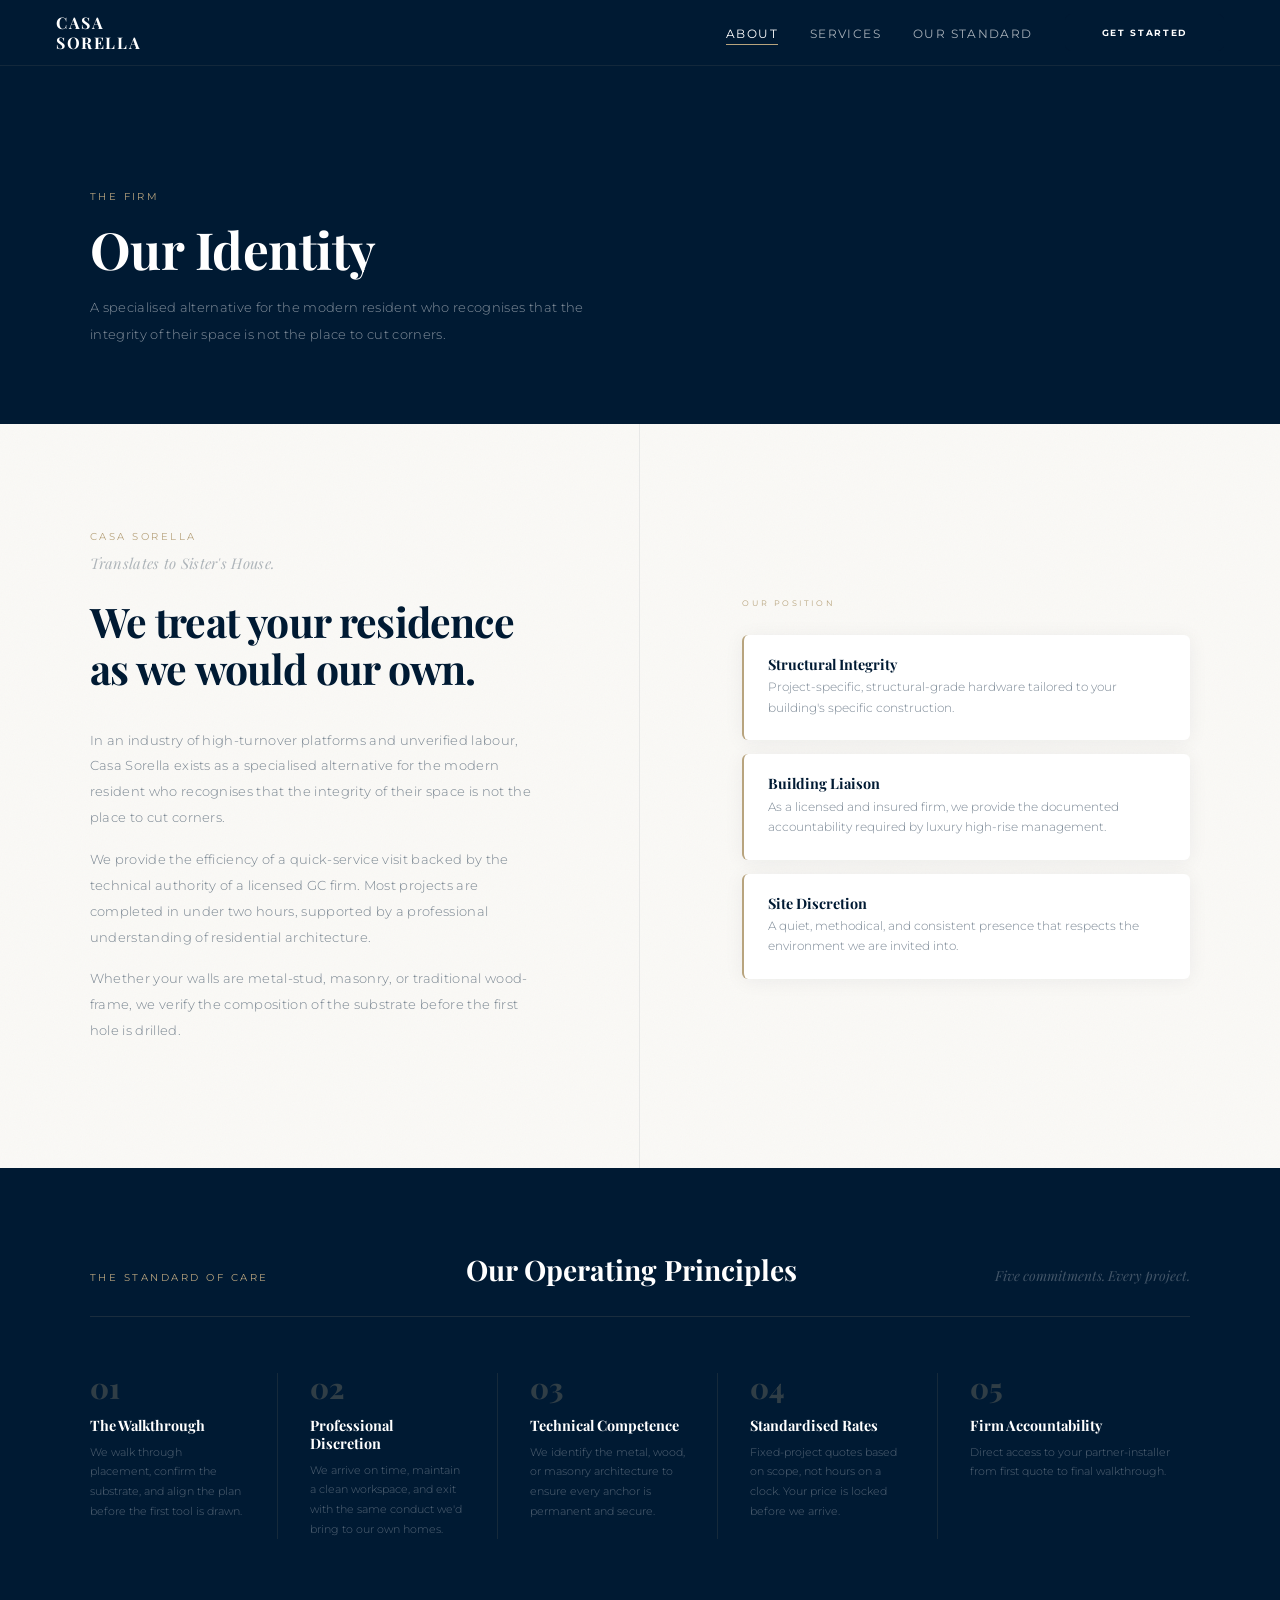
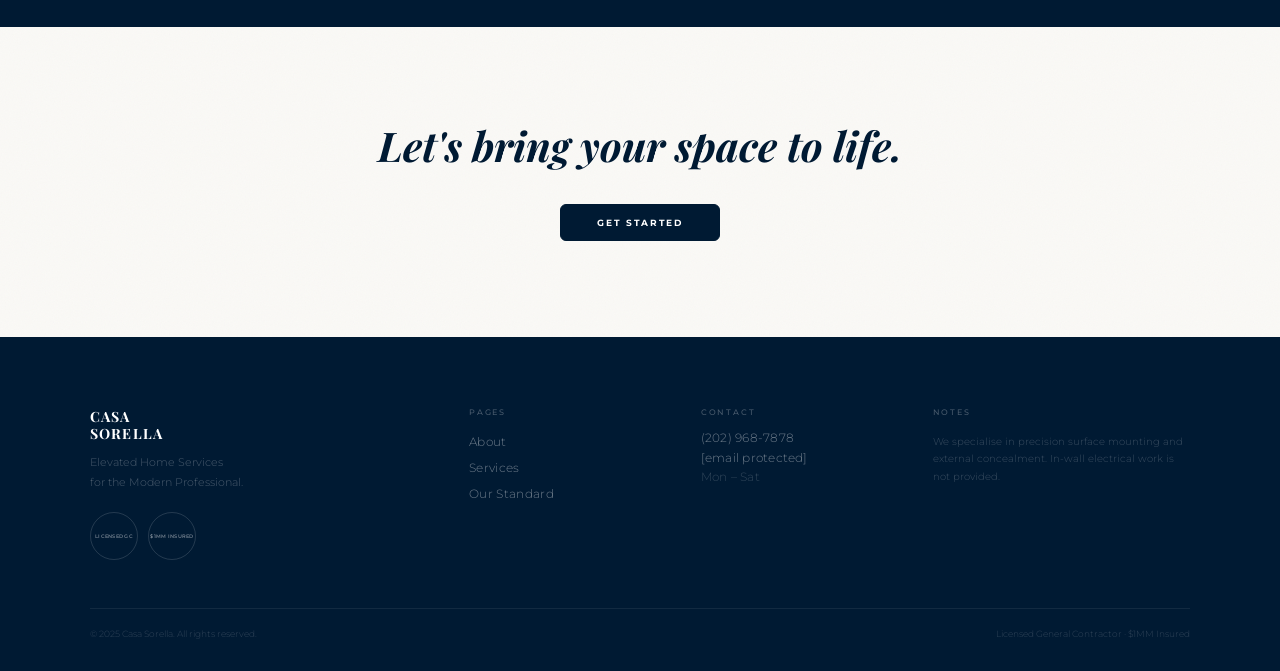
==== commit 76ae5658: "Add files via upload" ====
--- a/about.html
+++ b/about.html
@@ -3,7 +3,7 @@
 <head>
 <meta charset="UTF-8"/>
 <meta name="viewport" content="width=device-width,initial-scale=1.0"/>
-<title>About — Casa Sorella</title>
+<title>About | Casa Sorella</title>
 <style>
 @import url('https://fonts.googleapis.com/css2?family=Playfair+Display:ital,wght@0,400;0,700;0,800;1,400;1,700&family=Montserrat:wght@200;300;400;500;600&display=swap');
 *, *::before, *::after { box-sizing: border-box; margin: 0; padding: 0; }
@@ -12,8 +12,8 @@
   --linen:   #FAF9F6;
   --navy:    #001A33;
   --bronze:  #B8A47E;
-  --muted:   rgba(0,26,51,.44);
-  --faint:   rgba(0,26,51,.26);
+  --muted:   rgba(0,26,51,.52);
+  --faint:   rgba(0,26,51,.32);
   --border:  rgba(0,26,51,.07);
   --radius:  6px;
   --grain:   url("data:image/svg+xml,%3Csvg xmlns='http://www.w3.org/2000/svg' width='300' height='300'%3E%3Cfilter id='n'%3E%3CfeTurbulence type='fractalNoise' baseFrequency='0.75' numOctaves='4' stitchTiles='stitch'/%3E%3C/filter%3E%3Crect width='300' height='300' filter='url(%23n)' opacity='0.032'/%3E%3C/svg%3E");
@@ -39,48 +39,56 @@
   position: fixed; top: 0; left: 0; right: 0; z-index: 500;
   height: 66px;
   display: flex; align-items: center; padding: 0 56px;
-  background: rgba(250,249,246,.75);
-  backdrop-filter: blur(20px) saturate(1.6);
-  -webkit-backdrop-filter: blur(20px) saturate(1.6);
-  border-bottom: 1px solid rgba(184,164,126,.18);
+  background: var(--navy);
+  border-bottom: 1px solid rgba(184,164,126,.1);
   transition: background .35s;
 }
 .nav.solid {
-  background: var(--navy);
-  border-bottom-color: transparent;
+  background: rgba(250,249,246,.94);
+  backdrop-filter: blur(20px) saturate(1.5);
+  -webkit-backdrop-filter: blur(20px) saturate(1.5);
+  border-bottom: 1px solid rgba(184,164,126,.2);
+  box-shadow: 0 2px 24px rgba(0,26,51,.07);
+}
+.nav.solid .nav__cta:hover {
+  background: #fff;
+  box-shadow: 0 0 0 2.5px var(--bronze);
+  border-color: var(--bronze);
 }
 .nav__logo {
   font-family: 'Playfair Display', serif;
-  font-size: .88rem; font-weight: 700;
+  font-size: 1rem; font-weight: 700;
   letter-spacing: .1em; line-height: 1.2;
-  color: var(--navy); margin-right: auto;
+  color: #fff; margin-right: auto;
   transition: color .35s;
 }
-.nav.solid .nav__logo { color: #fff; }
+.nav.solid .nav__logo { color: var(--navy); }
 .nav__links { display: flex; list-style: none; gap: 32px; margin-right: 32px; }
 .nav__links a {
-  font-size: .6rem; font-weight: 400; letter-spacing: .16em;
-  text-transform: uppercase; color: var(--muted);
+  font-size: .72rem; font-weight: 400; letter-spacing: .12em;
+  text-transform: uppercase; color: rgba(255,255,255,.65);
   transition: color .2s; position: relative;
 }
-.nav.solid .nav__links a { color: rgba(255,255,255,.6); }
+.nav.solid .nav__links a { color: var(--muted); }
 .nav__links a::after {
   content: ''; position: absolute; bottom: -4px; left: 0;
   width: 0; height: 1px; background: var(--bronze);
   transition: width .3s ease;
 }
-.nav__links a:hover, .nav__links a.active { color: var(--navy); }
+.nav__links a:hover, .nav__links a.active { color: #fff; }
 .nav.solid .nav__links a:hover,
-.nav.solid .nav__links a.active { color: #fff; }
+.nav.solid .nav__links a.active { color: var(--navy); }
 .nav__links a:hover::after, .nav__links a.active::after { width: 100%; }
 .nav__cta {
   font-family: 'Montserrat', sans-serif;
-  font-size: .58rem; font-weight: 500; letter-spacing: .16em;
+  font-size: .72rem; font-weight: 700; letter-spacing: .1em;
   text-transform: uppercase; white-space: nowrap;
-  background: var(--navy); color: #fff;
-  padding: 10px 24px; border-radius: var(--radius);
-  border: 1px solid var(--navy);
-  transition: box-shadow .25s, border-color .25s, transform .15s;
+  background: rgba(255,255,255,.15); color: #fff;
+  padding: 10px 26px; border-radius: var(--radius);
+  border: 1px solid rgba(255,255,255,.35);
+  backdrop-filter: blur(8px);
+  -webkit-backdrop-filter: blur(8px);
+  transition: box-shadow .32s ease, border-color .32s ease, transform .2s ease;
 }
 .nav__cta:hover {
   box-shadow: 0 0 0 2.5px var(--bronze);
@@ -94,9 +102,10 @@
 }
 .nav__ham span {
   display: block; width: 22px; height: 1.5px;
-  background: var(--navy); transition: background .35s;
-}
-.nav.solid .nav__ham span { background: #fff; }
+  background: #fff; transition: background .35s;
+}
+.nav.solid .nav__cta { background: var(--navy); color: #fff; border-color: var(--navy); backdrop-filter: none; -webkit-backdrop-filter: none; }
+.nav.solid .nav__ham span { background: var(--navy); }
 
 /* ── MOBILE MENU ─────────────────────────────────────────────────── */
 .mob-overlay {
@@ -133,7 +142,7 @@
 }
 .page-hdr__inner { max-width: 1100px; margin: 0 auto; }
 .page-hdr__eyebrow {
-  font-size: .5rem; font-weight: 400; letter-spacing: .34em;
+  font-size: .62rem; font-weight: 400; letter-spacing: .24em;
   text-transform: uppercase; color: var(--bronze);
   display: block; margin-bottom: 20px;
 }
@@ -143,8 +152,8 @@
   color: #fff; line-height: 1.06; letter-spacing: -.01em; margin-bottom: 18px;
 }
 .page-hdr__sub {
-  font-size: .8rem; font-weight: 300; letter-spacing: .03em;
-  color: rgba(255,255,255,.4); line-height: 2; max-width: 500px;
+  font-size: .84rem; font-weight: 300; letter-spacing: .025em;
+  color: rgba(255,255,255,.52); line-height: 2; max-width: 520px;
 }
 
 /* ── LAYOUT ──────────────────────────────────────────────────────── */
@@ -152,7 +161,7 @@
 
 /* ── SHARED TYPE ─────────────────────────────────────────────────── */
 .eyebrow {
-  font-size: .5rem; font-weight: 400; letter-spacing: .34em;
+  font-size: .6rem; font-weight: 400; letter-spacing: .26em;
   text-transform: uppercase; color: var(--bronze); display: block;
 }
 .title-serif {
@@ -173,12 +182,12 @@
 .btn {
   display: inline-block;
   font-family: 'Montserrat', sans-serif;
-  font-size: .58rem; font-weight: 500; letter-spacing: .18em;
+  font-size: .58rem; font-weight: 700; letter-spacing: .18em;
   text-transform: uppercase; cursor: pointer;
-  border-radius: var(--radius); transition: box-shadow .25s, border-color .25s, transform .15s;
+  border-radius: var(--radius); transition: box-shadow .32s ease, border-color .32s ease, transform .2s ease;
 }
 .btn-navy {
-  background: var(--navy); color: #fff; border: 1px solid var(--navy); padding: 13px 36px;
+  background: var(--navy); color: #fff; border: 1px solid var(--navy); padding: 13px 36px; font-weight: 700;
 }
 .btn-navy:hover {
   box-shadow: 0 0 0 2.5px var(--bronze); border-color: var(--bronze); transform: translateY(-2px);
@@ -276,9 +285,6 @@
   .footer__grid { grid-template-columns: 1fr; }
 }
 
-
-
-
 .ab-editorial {
   display: grid; grid-template-columns: 1fr 1fr;
   gap: 0; min-height: 80vh;
@@ -383,16 +389,16 @@
   <a href="index.html" class="nav__logo">CASA<br>SORELLA</a>
   <ul class="nav__links"><li><a href="about.html" class="active">About</a></li>
     <li><a href="services.html">Services</a></li>
-    <li><a href="pricing.html">Pricing</a></li>
-    <li><a href="booking.html">Book Now</a></li></ul>
+    <li><a href="standard.html">Our Standard</a></li></ul>
   <a href="booking.html" class="nav__cta btn btn-navy">Get Started</a>
   <button class="nav__ham" id="ham"><span></span><span></span><span></span></button>
 </nav>
 <div class="mob-overlay" id="mobOverlay"></div>
 <div class="mob-menu" id="mobMenu">
   <button class="mob-menu__close" id="mobClose">×</button>
-  <a href="about.html">About</a><a href="services.html">Services</a>
-  <a href="pricing.html">Pricing</a><a href="booking.html">Book Now</a>
+<a href="about.html">About</a>
+<a href="services.html">Services</a>
+<a href="standard.html">Our Standard</a>
 </div>
 
 <header class="page-hdr">
@@ -459,14 +465,13 @@
         <ul class="footer__links">
           <li><a href="about.html">About</a></li>
           <li><a href="services.html">Services</a></li>
-          <li><a href="pricing.html">Pricing</a></li>
-          <li><a href="booking.html">Book Now</a></li>
+          <li><a href="standard.html">Our Standard</a></li>
         </ul>
       </div>
       <div>
         <span class="footer__col-title">Contact</span>
         <a href="sms:+12029687878" class="footer__contact">(202) 968-7878</a>
-        <a href="mailto:hello@casa-sorella.com" class="footer__contact">hello@casa-sorella.com</a>
+        <a href="/cdn-cgi/l/email-protection#4d25282121220d2e2c3e2c603e223f2821212c632e2220" class="footer__contact"><span class="__cf_email__" data-cfemail="a6cec3cacac9e6c5c7d5c78bd5c9d4c3cacac788c5c9cb">[email&#160;protected]</span></a>
         <span class="footer__contact" style="opacity:.45;cursor:default;">Mon – Sat</span>
       </div>
       <div>
@@ -480,31 +485,31 @@
     </div>
   </div>
 </footer>
-
 <script>
 (function(){
-  // Nav scroll
+  // Nav scroll — navy at top, glass when scrolled
   var nav = document.querySelector('.nav');
   if(nav) window.addEventListener('scroll', function(){
     nav.classList.toggle('solid', window.scrollY > 60);
   }, {passive:true});
 
-  // Hamburger
+  // Hamburger menu
   var ham=document.getElementById('ham'), mm=document.getElementById('mobMenu'),
       mo=document.getElementById('mobOverlay'), mc=document.getElementById('mobClose');
-  function open(){ if(mm)mm.classList.add('open'); if(mo)mo.classList.add('open'); }
-  function close(){ if(mm)mm.classList.remove('open'); if(mo)mo.classList.remove('open'); }
-  if(ham){ ham.addEventListener('click',open); }
-  if(mc){ mc.addEventListener('click',close); }
-  if(mo){ mo.addEventListener('click',close); }
-  if(mm){ mm.querySelectorAll('a').forEach(function(a){ a.addEventListener('click',close); }); }
+  function openMenu(){ if(mm)mm.classList.add('open'); if(mo)mo.classList.add('open'); }
+  function closeMenu(){ if(mm)mm.classList.remove('open'); if(mo)mo.classList.remove('open'); }
+  if(ham) ham.addEventListener('click',openMenu);
+  if(mc)  mc.addEventListener('click',closeMenu);
+  if(mo)  mo.addEventListener('click',closeMenu);
+  if(mm)  mm.querySelectorAll('a').forEach(function(a){ a.addEventListener('click',closeMenu); });
 
   // Scroll reveal
   document.documentElement.classList.add('js-ready');
   var els = document.querySelectorAll('.reveal');
   if(!els.length) return;
   if(!('IntersectionObserver' in window)){
-    els.forEach(function(el){ el.classList.add('in'); }); return;
+    els.forEach(function(el){ el.classList.add('in'); });
+    return;
   }
   var io = new IntersectionObserver(function(entries){
     entries.forEach(function(e){
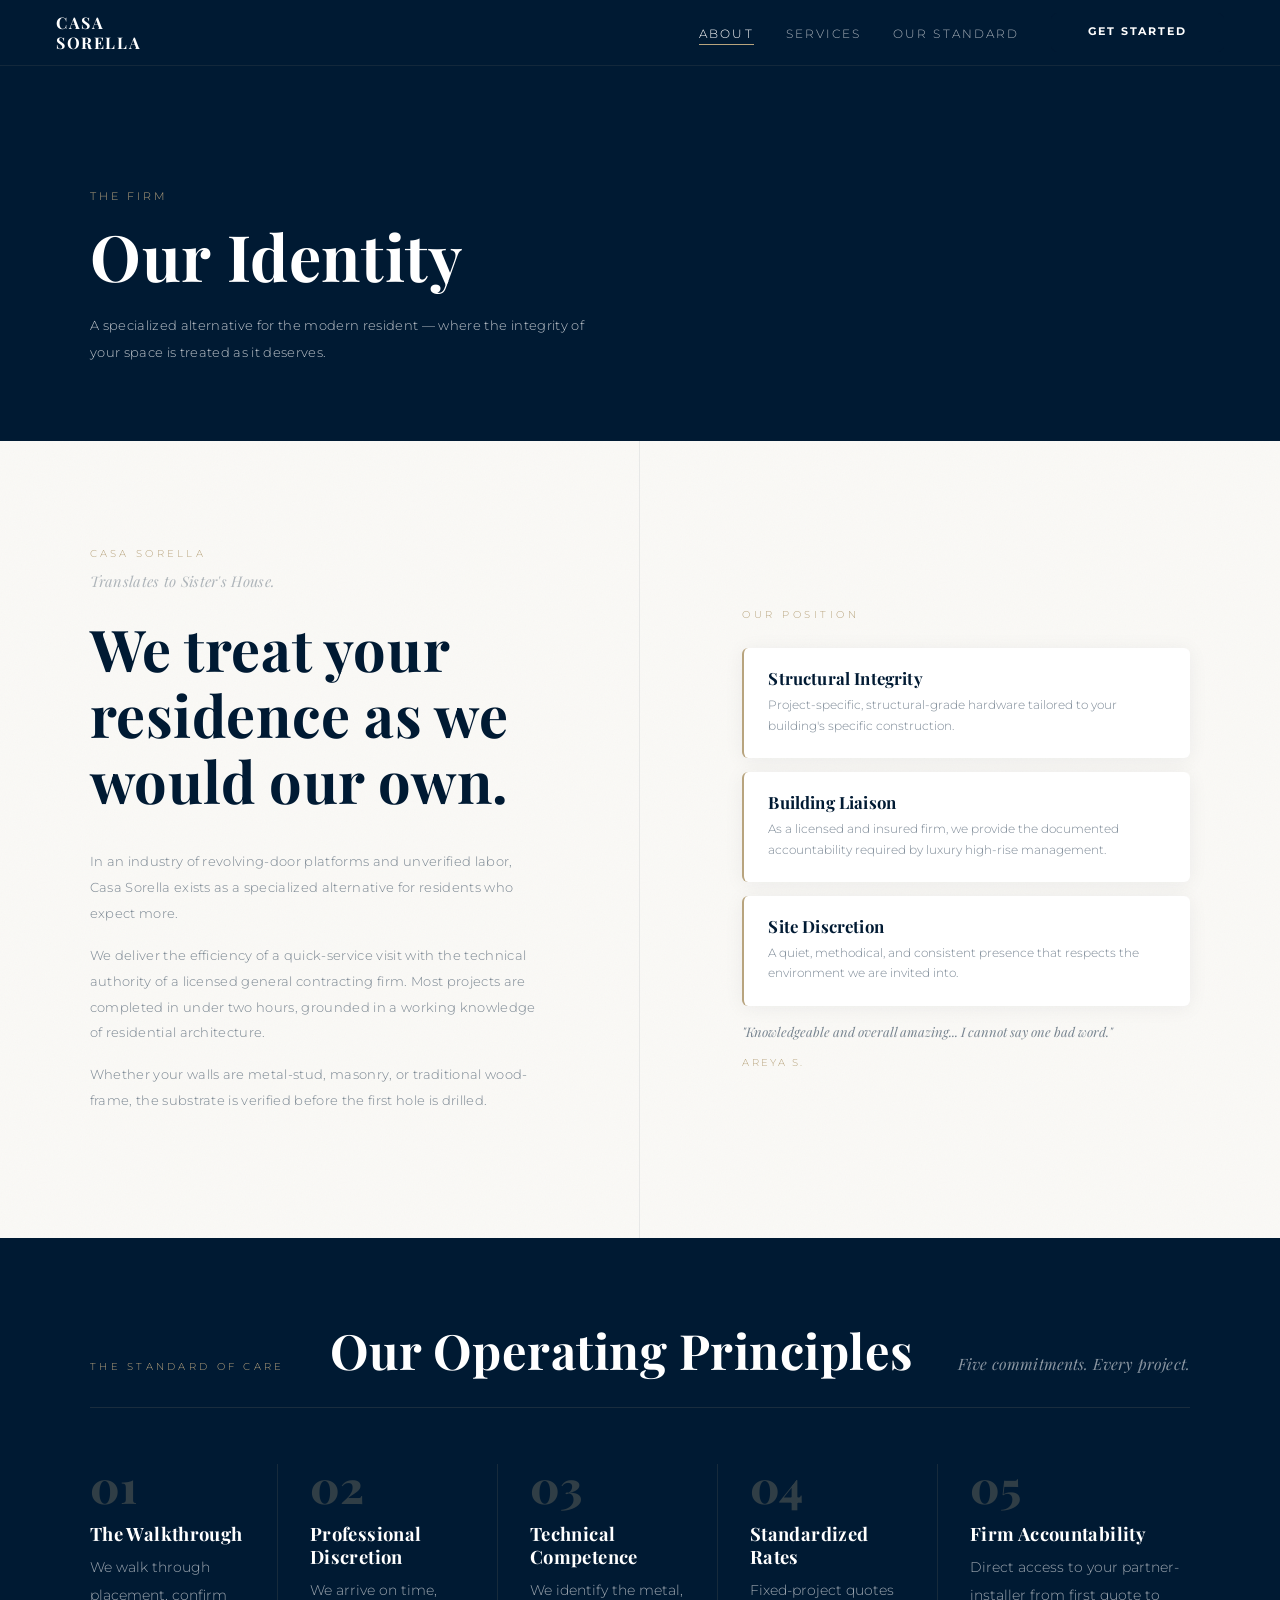
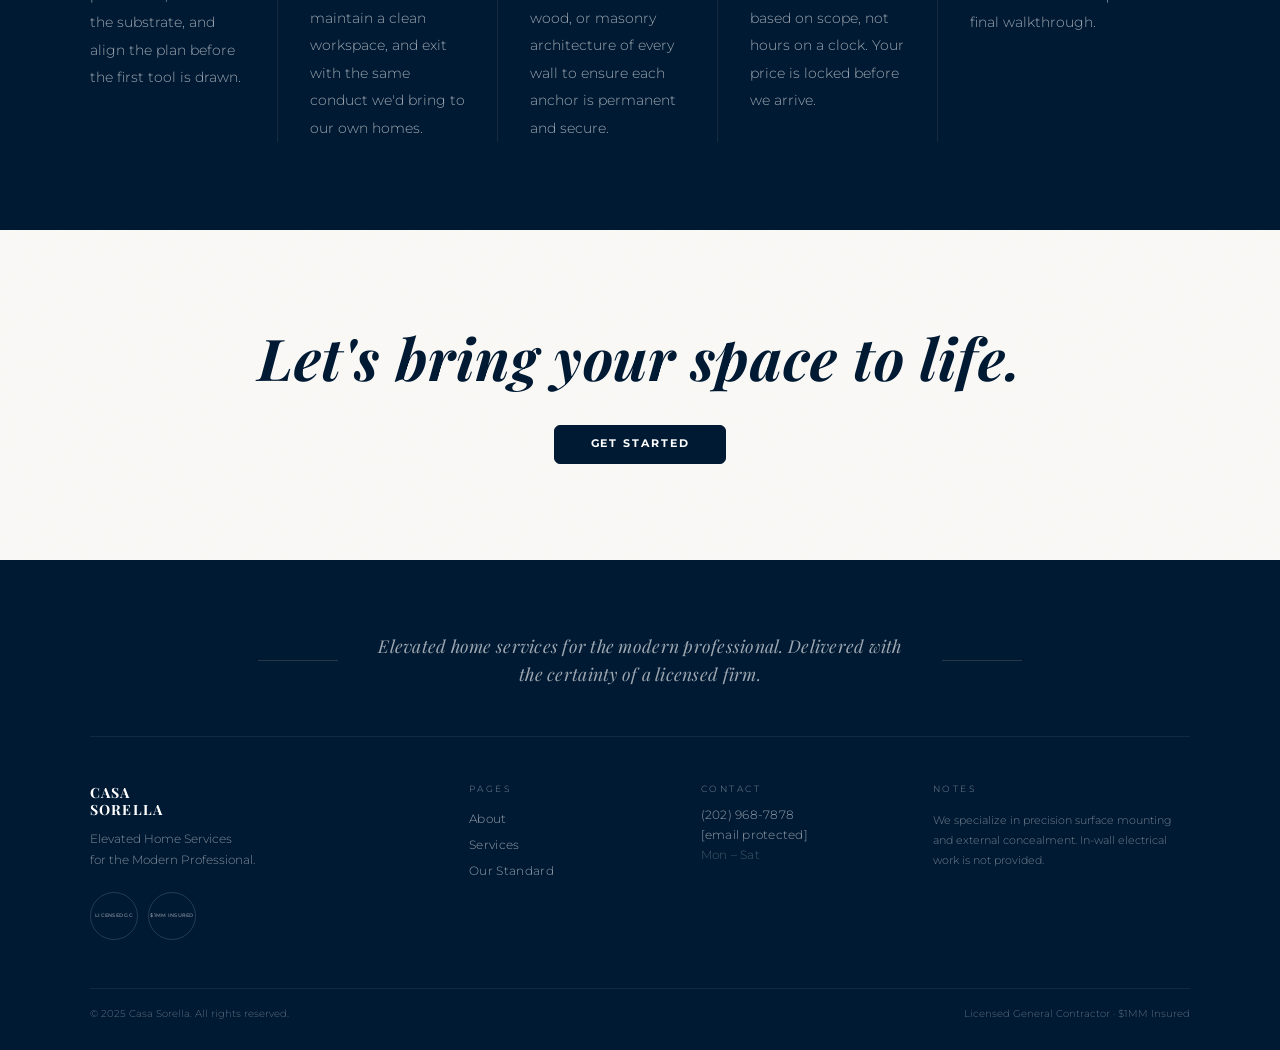
==== commit 6d636f2a: "Add files via upload" ====
--- a/about.html
+++ b/about.html
@@ -65,7 +65,7 @@
 .nav.solid .nav__logo { color: var(--navy); }
 .nav__links { display: flex; list-style: none; gap: 32px; margin-right: 32px; }
 .nav__links a {
-  font-size: .72rem; font-weight: 400; letter-spacing: .12em;
+  font-size: .72rem; font-weight: 300; letter-spacing: .18em;
   text-transform: uppercase; color: rgba(255,255,255,.65);
   transition: color .2s; position: relative;
 }
@@ -81,7 +81,7 @@
 .nav__links a:hover::after, .nav__links a.active::after { width: 100%; }
 .nav__cta {
   font-family: 'Montserrat', sans-serif;
-  font-size: .72rem; font-weight: 700; letter-spacing: .1em;
+  font-size: .82rem; font-weight: 700; letter-spacing: .12em;
   text-transform: uppercase; white-space: nowrap;
   background: rgba(255,255,255,.15); color: #fff;
   padding: 10px 26px; border-radius: var(--radius);
@@ -129,7 +129,7 @@
   font-size: 1.5rem; cursor: pointer; line-height: 1;
 }
 .mob-menu a {
-  font-size: .72rem; font-weight: 300; letter-spacing: .14em;
+  font-size: .72rem; font-weight: 200; letter-spacing: .22em;
   text-transform: uppercase; color: rgba(255,255,255,.62);
   transition: color .2s;
 }
@@ -142,18 +142,18 @@
 }
 .page-hdr__inner { max-width: 1100px; margin: 0 auto; }
 .page-hdr__eyebrow {
-  font-size: .62rem; font-weight: 400; letter-spacing: .24em;
+  font-size: .66rem; font-weight: 300; letter-spacing: .28em;
   text-transform: uppercase; color: var(--bronze);
-  display: block; margin-bottom: 20px;
+  display: block; margin-bottom: 18px;
 }
 .page-hdr__title {
   font-family: 'Playfair Display', serif;
-  font-size: clamp(2.2rem,4vw,3.6rem); font-weight: 700;
-  color: #fff; line-height: 1.06; letter-spacing: -.01em; margin-bottom: 18px;
+  font-size: clamp(2.8rem,5vw,4.4rem); font-weight: 700;
+  color: #fff; line-height: 1.08; letter-spacing: .01em; margin-bottom: 22px;
 }
 .page-hdr__sub {
   font-size: .84rem; font-weight: 300; letter-spacing: .025em;
-  color: rgba(255,255,255,.52); line-height: 2; max-width: 520px;
+  color: rgba(255,255,255,.75); line-height: 2; max-width: 520px; ;
 }
 
 /* ── LAYOUT ──────────────────────────────────────────────────────── */
@@ -161,7 +161,7 @@
 
 /* ── SHARED TYPE ─────────────────────────────────────────────────── */
 .eyebrow {
-  font-size: .6rem; font-weight: 400; letter-spacing: .26em;
+  font-size: .64rem; font-weight: 300; letter-spacing: .32em;
   text-transform: uppercase; color: var(--bronze); display: block;
 }
 .title-serif {
@@ -171,7 +171,7 @@
 .title-sans {
   font-family: 'Montserrat', sans-serif;
   font-weight: 200; color: var(--navy);
-  line-height: 1.3; letter-spacing: .06em;
+  line-height: 1.3; letter-spacing: .08em;
 }
 .body-copy {
   font-size: .82rem; font-weight: 300;
@@ -182,7 +182,7 @@
 .btn {
   display: inline-block;
   font-family: 'Montserrat', sans-serif;
-  font-size: .58rem; font-weight: 700; letter-spacing: .18em;
+  font-size: .66rem; font-weight: 700; letter-spacing: .18em;
   text-transform: uppercase; cursor: pointer;
   border-radius: var(--radius); transition: box-shadow .32s ease, border-color .32s ease, transform .2s ease;
 }
@@ -190,17 +190,17 @@
   background: var(--navy); color: #fff; border: 1px solid var(--navy); padding: 13px 36px; font-weight: 700;
 }
 .btn-navy:hover {
-  box-shadow: 0 0 0 2.5px var(--bronze); border-color: var(--bronze); transform: translateY(-2px);
+  box-shadow: 0 0 0 2px var(--bronze), 0 8px 32px rgba(0,26,51,.22); border-color: var(--bronze); transform: translateY(-2px);
 }
 .btn-ghost {
   background: transparent; color: var(--bronze);
   border: 1px solid var(--bronze); padding: 13px 36px;
 }
-.btn-ghost:hover { background: var(--bronze); color: var(--navy); transform: translateY(-2px); }
+.btn-ghost:hover { background: var(--bronze); color: var(--navy); transform: translateY(-2px); box-shadow: 0 8px 32px rgba(184,164,126,.28); }
 
 /* ── BRONZE LINK ─────────────────────────────────────────────────── */
 .b-link {
-  font-size: .58rem; font-weight: 500; letter-spacing: .16em;
+  font-size: .65rem; font-weight: 400; letter-spacing: .2em;
   text-transform: uppercase; color: var(--navy);
   border-bottom: 1px solid rgba(184,164,126,.4); padding-bottom: 2px;
   transition: color .2s, border-color .2s;
@@ -211,8 +211,8 @@
 .img-wrap { overflow: hidden; border-radius: var(--radius); }
 .img-wrap img {
   width: 100%; height: 100%; object-fit: cover; display: block;
-  filter: saturate(0.82);
-  transition: filter .5s ease, transform .6s ease;
+  filter: saturate(0.86);
+  transition: filter .8s cubic-bezier(.16,1,.3,1), transform .9s cubic-bezier(.16,1,.3,1);
 }
 .img-wrap:hover img { filter: saturate(1); transform: scale(1.04); }
 
@@ -254,7 +254,7 @@
   font-weight: 700; color: #fff; display: block;
   letter-spacing: .08em; line-height: 1.2; margin-bottom: 10px;
 }
-.footer__tag { font-size: .66rem; font-weight: 300; color: rgba(255,255,255,.28); line-height: 1.85; margin-bottom: 20px; }
+.footer__tag { font-size: .72rem; font-weight: 300; color: rgba(255,255,255,.50); line-height: 1.85; margin-bottom: 20px; }
 .footer__badges { display: flex; gap: 10px; }
 .footer__badge {
   width: 48px; height: 48px; border-radius: 50%;
@@ -262,15 +262,15 @@
   display: flex; align-items: center; justify-content: center;
 }
 .footer__badge-text { font-size: .32rem; font-weight: 600; letter-spacing: .05em; text-transform: uppercase; color: rgba(255,255,255,.45); text-align: center; line-height: 1.4; }
-.footer__col-title { font-size: .48rem; font-weight: 500; letter-spacing: .24em; text-transform: uppercase; color: rgba(255,255,255,.28); display: block; margin-bottom: 16px; }
+.footer__col-title { font-size: .56rem; font-weight: 300; letter-spacing: .28em; text-transform: uppercase; color: rgba(255,255,255,.48); display: block; margin-bottom: 16px; }
 .footer__links { list-style: none; display: flex; flex-direction: column; gap: 10px; }
-.footer__links a { font-size: .72rem; font-weight: 300; color: rgba(255,255,255,.42); letter-spacing: .03em; transition: color .2s; }
+.footer__links a { font-size: .74rem; font-weight: 300; color: rgba(255,255,255,.58); letter-spacing: .03em; transition: color .2s; }
 .footer__links a:hover { color: #fff; }
-.footer__contact { font-size: .72rem; font-weight: 300; color: rgba(255,255,255,.42); display: block; margin-bottom: 8px; letter-spacing: .02em; transition: color .2s; }
+.footer__contact { font-size: .74rem; font-weight: 300; color: rgba(255,255,255,.58); display: block; margin-bottom: 8px; letter-spacing: .02em; transition: color .2s; }
 .footer__contact:hover { color: #fff; }
-.footer__note { font-size: .6rem; font-weight: 300; color: rgba(255,255,255,.22); line-height: 1.8; }
+.footer__note { font-size: .68rem; font-weight: 300; color: rgba(255,255,255,.44); line-height: 1.85; }
 .footer__bottom { border-top: 1px solid rgba(255,255,255,.07); padding-top: 20px; display: flex; justify-content: space-between; flex-wrap: wrap; gap: 8px; }
-.footer__bottom p { font-size: .58rem; font-weight: 300; color: rgba(255,255,255,.18); }
+.footer__bottom p { font-size: .62rem; font-weight: 300; color: rgba(255,255,255,.36); }
 
 /* ── RESPONSIVE ──────────────────────────────────────────────────── */
 @media (max-width: 900px) {
@@ -305,15 +305,15 @@
 }
 .ab-title {
   font-family: 'Playfair Display', serif;
-  font-size: clamp(2rem,3.2vw,2.8rem); font-weight: 700;
-  color: var(--navy); line-height: 1.14; letter-spacing: -.02em; margin-bottom: 36px;
+  font-size: clamp(2.8rem,4.5vw,4.2rem); font-weight: 700;
+  color: var(--navy); line-height: 1.14; letter-spacing: .01em; margin-bottom: 36px;
 }
 .ab-body {
   font-size: .82rem; font-weight: 300; line-height: 1.97;
   color: var(--muted); letter-spacing: .025em; margin-bottom: 16px;
 }
 .pos-label {
-  font-size: .5rem; font-weight: 400; letter-spacing: .32em;
+  font-size: .64rem; font-weight: 300; letter-spacing: .34em;
   text-transform: uppercase; color: var(--bronze);
   display: block; margin-bottom: 28px;
 }
@@ -326,7 +326,8 @@
 .pos-card:hover { box-shadow: 0 8px 36px rgba(0,26,51,.12); transform: translateX(4px); }
 .pos-card__title {
   font-family: 'Playfair Display', serif;
-  font-size: .9rem; font-weight: 700; color: var(--navy); margin-bottom: 6px;
+  font-size: 1.05rem; font-weight: 700; color: var(--navy); margin-bottom: 8px;
+  letter-spacing: .01em;
 }
 .pos-card__body { font-size: .72rem; font-weight: 300; color: var(--muted); line-height: 1.78; }
 .prin-band { background: var(--navy); padding: 88px 56px; }
@@ -337,11 +338,12 @@
 }
 .prin-hdr__title {
   font-family: 'Playfair Display', serif;
-  font-size: clamp(1.4rem,2.2vw,1.9rem); font-weight: 700; color: #fff;
+  font-size: clamp(2.4rem,3.8vw,3.4rem); font-weight: 700; color: #fff; letter-spacing: .01em;
 }
 .prin-hdr__sub {
   font-family: 'Playfair Display', serif;
-  font-size: .86rem; font-style: italic; color: rgba(255,255,255,.26);
+  font-size: .98rem; font-style: italic; color: rgba(255,255,255,.54);
+  letter-spacing: .01em;
 }
 .prin-row { display: grid; grid-template-columns: repeat(5,1fr); gap: 0; }
 .prin {
@@ -350,20 +352,22 @@
 }
 .prin:last-child { border-right: none; padding-right: 0; margin-right: 0; }
 .prin__num {
-  font-family: 'Playfair Display', serif; font-size: 1.8rem;
+  font-family: 'Playfair Display', serif; font-size: 2.8rem;
   font-weight: 800; color: var(--bronze); opacity: .26;
   line-height: 1; display: block; margin-bottom: 14px;
 }
 .prin__title {
-  font-family: 'Playfair Display', serif; font-size: .9rem;
+  font-family: 'Playfair Display', serif; font-size: 1.15rem;
   font-weight: 700; color: #fff; margin-bottom: 9px; line-height: 1.25;
-}
-.prin__body { font-size: .68rem; font-weight: 300; color: rgba(255,255,255,.32); line-height: 1.8; }
+  letter-spacing: .02em;
+}
+.prin__body { font-size: .88rem; font-weight: 300; color: rgba(255,255,255,.62); line-height: 1.95; }
 .ab-cta { padding: 96px 56px; text-align: center; }
 .ab-cta__title {
   font-family: 'Playfair Display', serif; font-style: italic;
-  font-size: clamp(1.8rem,3.2vw,2.8rem); font-weight: 700;
+  font-size: clamp(2.8rem,4.5vw,4.2rem); font-weight: 700;
   color: var(--navy); line-height: 1.1; margin-bottom: 36px;
+  letter-spacing: .01em;
 }
 @media(max-width:900px){
   .ab-editorial{grid-template-columns:1fr;}
@@ -380,6 +384,78 @@
   .prin{border-right:none;padding-right:0;margin-right:0;border-bottom:1px solid rgba(184,164,126,.12);padding-bottom:28px;margin-bottom:28px;}
   .prin:last-child{border-bottom:none;padding-bottom:0;margin-bottom:0;}
   .prin:nth-child(3),.prin:nth-child(4),.prin:nth-child(5){padding-top:0;border-top:none;}
+}
+
+/* ── CONTEXTUAL QUOTES ──────────────────────────────────────────── */
+
+.svc-quote--dark /* About page — tucked below position cards */
+.about-quote {
+  margin-top: 28px;
+  padding: 20px 0 0;
+  border-top: 1px solid var(--border);
+}
+.about-quote__text {
+  font-family: 'Playfair Display', serif;
+  font-size: .82rem; font-weight: 400; font-style: italic;
+  color: var(--muted); line-height: 1.78;
+  display: block; margin-bottom: 10px;
+}
+.about-quote__attr {
+  font-family: 'Montserrat', sans-serif;
+  font-size: .60rem; font-weight: 300;
+  letter-spacing: .22em; text-transform: uppercase;
+  color: var(--bronze);
+}
+
+/* Standard page — large anchor quote above testimonials grid */
+.standard-anchor-quote {
+  max-width: 1100px; margin: 0 auto 56px;
+  text-align: center;
+}
+.standard-anchor-quote__text {
+  font-family: 'Playfair Display', serif;
+  font-size: clamp(1.1rem, 1.8vw, 1.5rem);
+  font-weight: 400; font-style: italic;
+  color: #fff; line-height: 1.7;
+  display: block; margin-bottom: 14px;
+  opacity: .82;
+}
+.standard-anchor-quote__attr {
+  font-family: 'Montserrat', sans-serif;
+  font-size: .62rem; font-weight: 300;
+  letter-spacing: .26em; text-transform: uppercase;
+  color: var(--bronze);
+}
+
+@media (max-width: 860px) {
+  .standard-anchor-quote { margin-bottom: 40px; }
+}
+
+
+.footer__tagline {
+  display: flex; align-items: center;
+  justify-content: center; gap: 32px;
+  padding-bottom: 48px; margin-bottom: 48px;
+  border-bottom: 1px solid rgba(255,255,255,.07);
+}
+.footer__tagline-mark {
+  flex: 1; height: 1px;
+  background: rgba(184,164,126,.22);
+  max-width: 80px;
+}
+.footer__tagline-text {
+  font-family: 'Playfair Display', serif;
+  font-size: clamp(.92rem, 1.4vw, 1.1rem);
+  font-style: italic;
+  color: rgba(255,255,255,.62);
+  text-align: center;
+  letter-spacing: .015em;
+  line-height: 1.6;
+  max-width: 540px;
+}
+@media (max-width: 600px) {
+  .footer__tagline-mark { display: none; }
+  .footer__tagline { padding-bottom: 32px; margin-bottom: 32px; }
 }
 
 </style>
@@ -405,7 +481,7 @@
   <div class="page-hdr__inner">
     <span class="page-hdr__eyebrow">The Firm</span>
     <h1 class="page-hdr__title">Our Identity</h1>
-    <p class="page-hdr__sub">A specialised alternative for the modern resident who recognises that the integrity of their space is not the place to cut corners.</p>
+    <p class="page-hdr__sub">A specialized alternative for the modern resident — where the integrity of your space is treated as it deserves.</p>
   </div>
 </header>
 
@@ -414,15 +490,19 @@
     <span class="eyebrow" style="margin-bottom:14px;">Casa Sorella</span>
     <span class="ab-translation">Translates to Sister's House.</span>
     <h2 class="ab-title">We treat your residence as we would our own.</h2>
-    <p class="ab-body">In an industry of high-turnover platforms and unverified labour, Casa Sorella exists as a specialised alternative for the modern resident who recognises that the integrity of their space is not the place to cut corners.</p>
-    <p class="ab-body">We provide the efficiency of a quick-service visit backed by the technical authority of a licensed GC firm. Most projects are completed in under two hours, supported by a professional understanding of residential architecture.</p>
-    <p class="ab-body">Whether your walls are metal-stud, masonry, or traditional wood-frame, we verify the composition of the substrate before the first hole is drilled.</p>
+    <p class="ab-body">In an industry of revolving-door platforms and unverified labor, Casa Sorella exists as a specialized alternative for residents who expect more.</p>
+    <p class="ab-body">We deliver the efficiency of a quick-service visit with the technical authority of a licensed general contracting firm. Most projects are completed in under two hours, grounded in a working knowledge of residential architecture.</p>
+    <p class="ab-body">Whether your walls are metal-stud, masonry, or traditional wood-frame, the substrate is verified before the first hole is drilled.</p>
   </div>
   <div class="ab-right">
     <span class="pos-label">Our Position</span>
     <div class="pos-card reveal"><div class="pos-card__title">Structural Integrity</div><p class="pos-card__body">Project-specific, structural-grade hardware tailored to your building's specific construction.</p></div>
     <div class="pos-card reveal d1"><div class="pos-card__title">Building Liaison</div><p class="pos-card__body">As a licensed and insured firm, we provide the documented accountability required by luxury high-rise management.</p></div>
     <div class="pos-card reveal d2"><div class="pos-card__title">Site Discretion</div><p class="pos-card__body">A quiet, methodical, and consistent presence that respects the environment we are invited into.</p></div>
+    <div class="about-quote">
+      <span class="about-quote__text">"Knowledgeable and overall amazing... I cannot say one bad word."</span>
+      <span class="about-quote__attr">Areya S.</span>
+    </div>
   </div>
 </div>
 
@@ -436,8 +516,8 @@
     <div class="prin-row">
       <div class="prin reveal"><span class="prin__num">01</span><div class="prin__title">The Walkthrough</div><p class="prin__body">We walk through placement, confirm the substrate, and align the plan before the first tool is drawn.</p></div>
       <div class="prin reveal d1"><span class="prin__num">02</span><div class="prin__title">Professional Discretion</div><p class="prin__body">We arrive on time, maintain a clean workspace, and exit with the same conduct we'd bring to our own homes.</p></div>
-      <div class="prin reveal d2"><span class="prin__num">03</span><div class="prin__title">Technical Competence</div><p class="prin__body">We identify the metal, wood, or masonry architecture to ensure every anchor is permanent and secure.</p></div>
-      <div class="prin reveal d3"><span class="prin__num">04</span><div class="prin__title">Standardised Rates</div><p class="prin__body">Fixed-project quotes based on scope, not hours on a clock. Your price is locked before we arrive.</p></div>
+      <div class="prin reveal d2"><span class="prin__num">03</span><div class="prin__title">Technical Competence</div><p class="prin__body">We identify the metal, wood, or masonry architecture of every wall to ensure each anchor is permanent and secure.</p></div>
+      <div class="prin reveal d3"><span class="prin__num">04</span><div class="prin__title">Standardized Rates</div><p class="prin__body">Fixed-project quotes based on scope, not hours on a clock. Your price is locked before we arrive.</p></div>
       <div class="prin reveal d4"><span class="prin__num">05</span><div class="prin__title">Firm Accountability</div><p class="prin__body">Direct access to your partner-installer from first quote to final walkthrough.</p></div>
     </div>
   </div>
@@ -451,6 +531,11 @@
 
 <footer class="footer">
   <div class="footer__inner">
+    <div class="footer__tagline">
+      <span class="footer__tagline-mark"></span>
+      <p class="footer__tagline-text">Elevated home services for the modern professional. Delivered with the certainty of a licensed firm.</p>
+      <span class="footer__tagline-mark"></span>
+    </div>
     <div class="footer__grid">
       <div>
         <a href="index.html" class="footer__logo">CASA<br>SORELLA</a>
@@ -476,7 +561,7 @@
       </div>
       <div>
         <span class="footer__col-title">Notes</span>
-        <p class="footer__note">We specialise in precision surface mounting and external concealment. In-wall electrical work is not provided.</p>
+        <p class="footer__note">We specialize in precision surface mounting and external concealment. In-wall electrical work is not provided.</p>
       </div>
     </div>
     <div class="footer__bottom">
